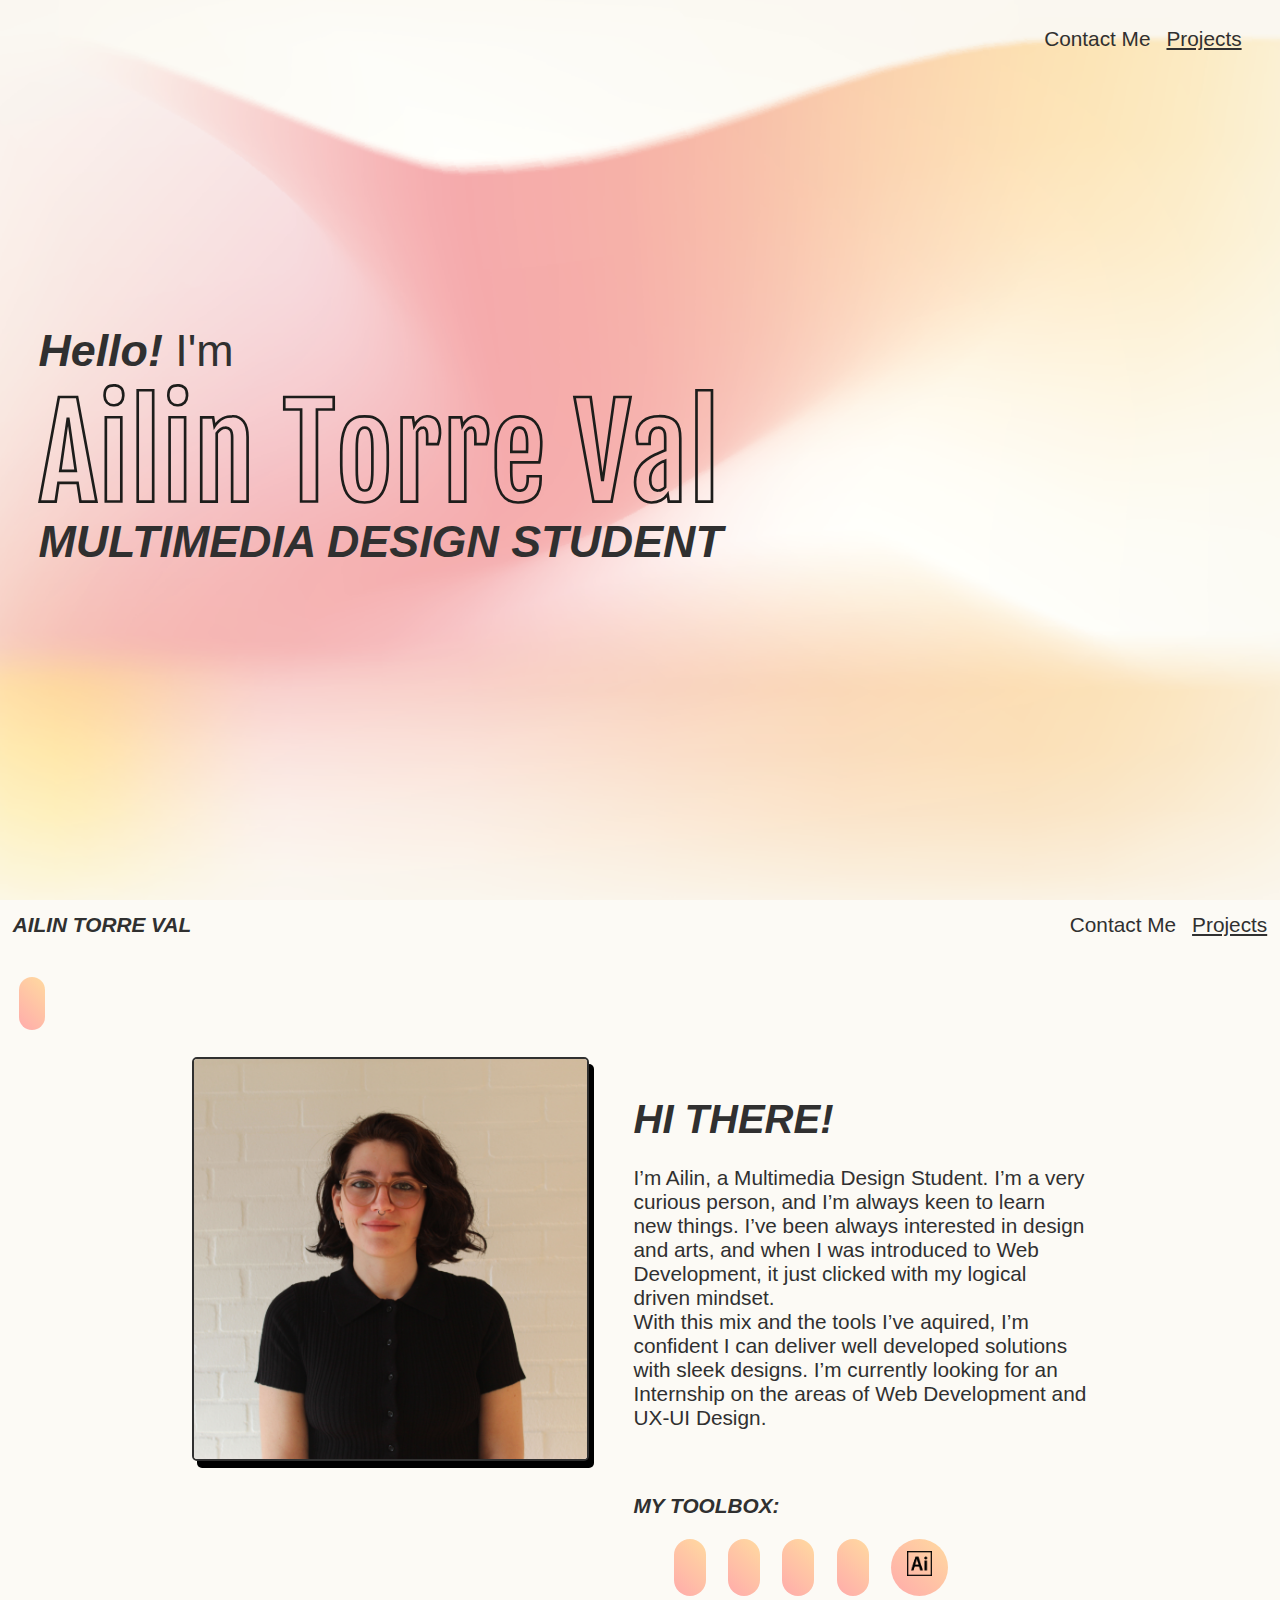
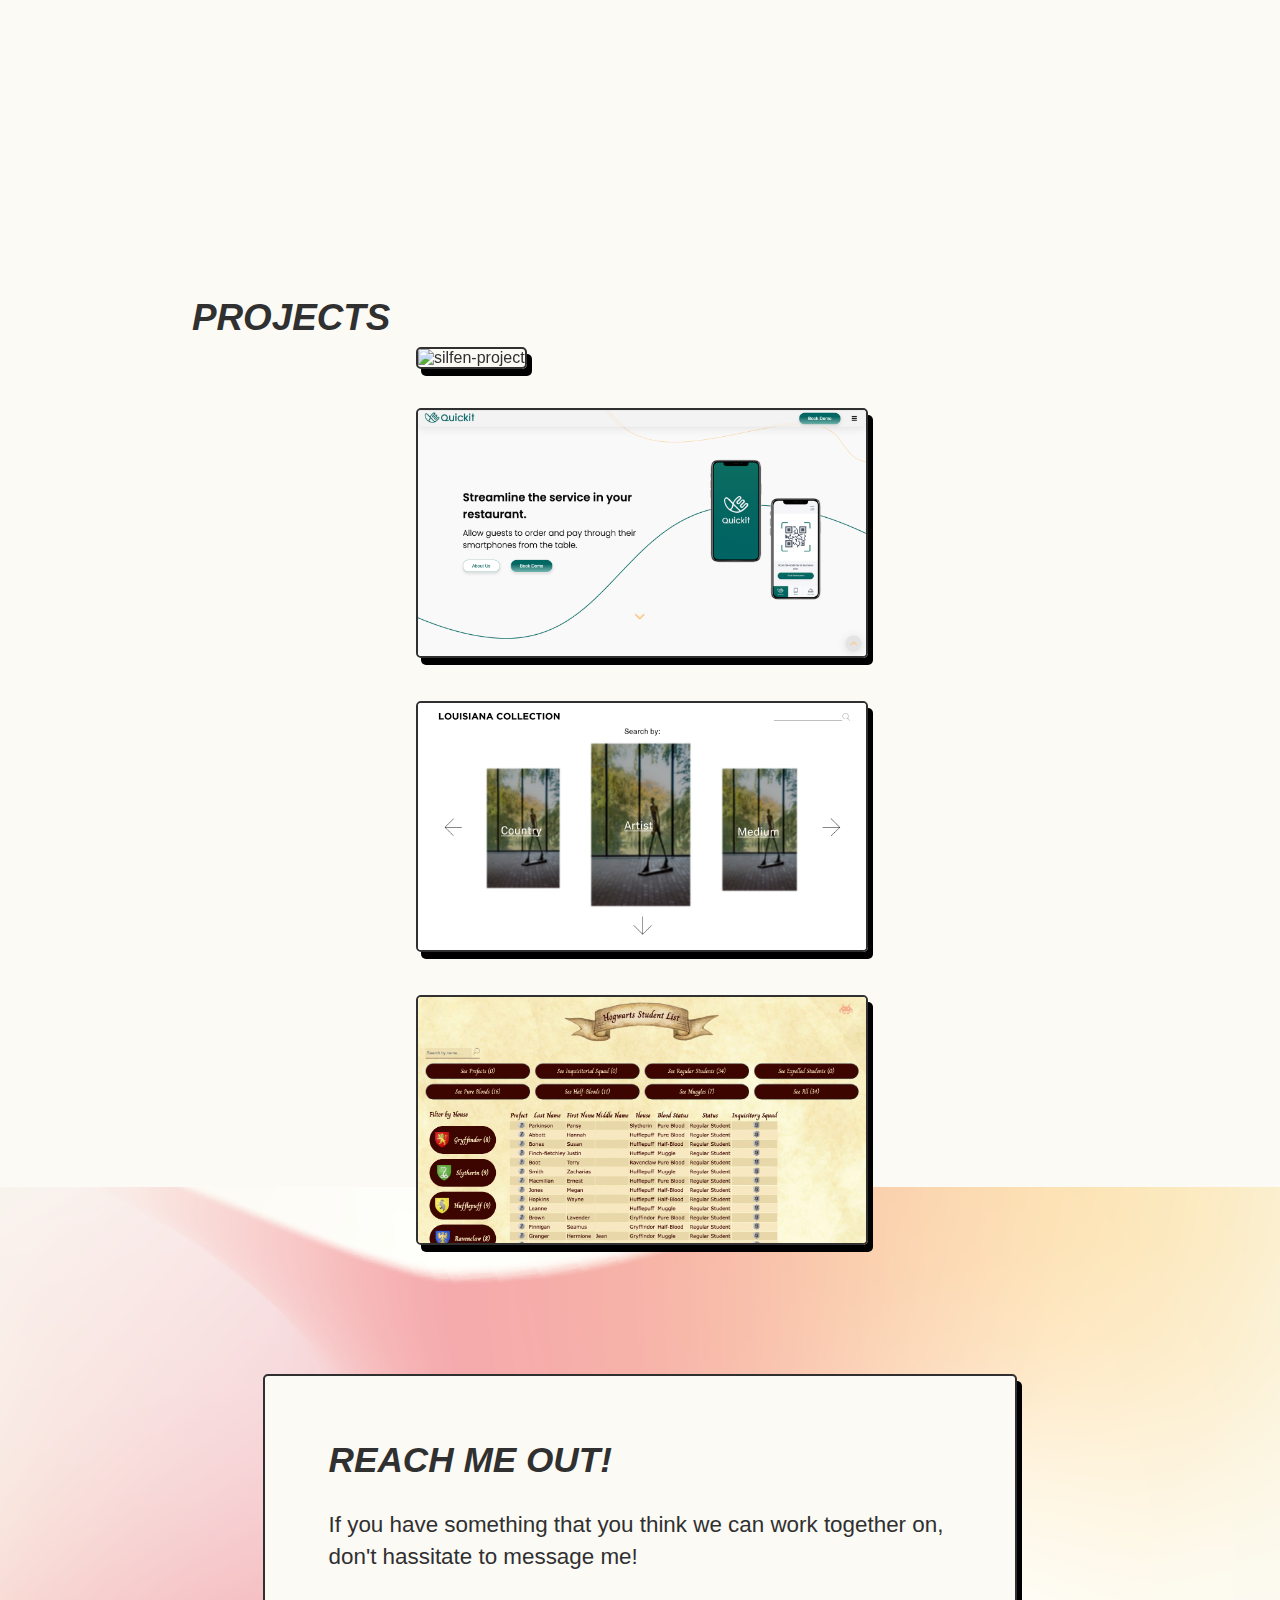
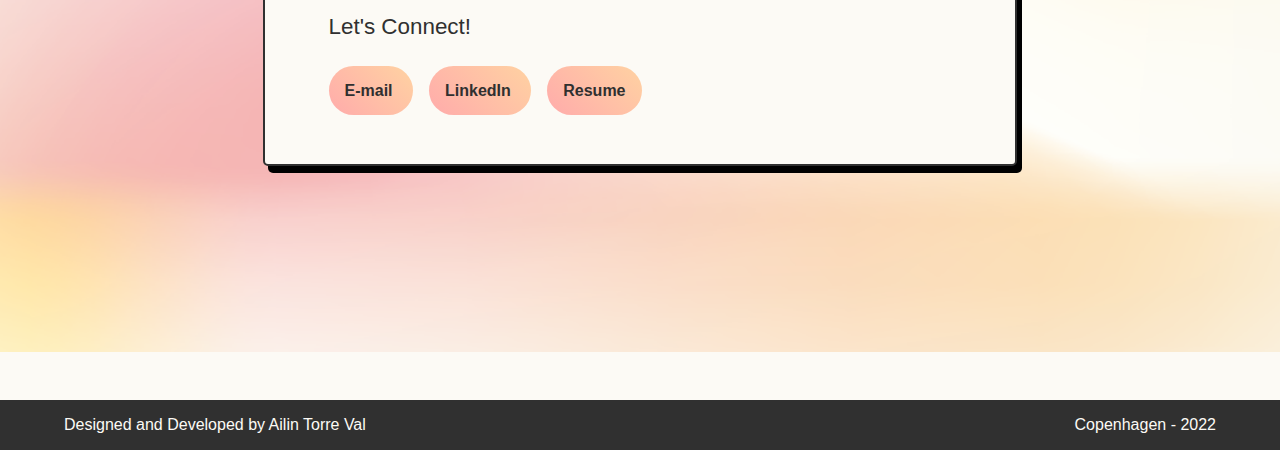
==== index.html @ d9b06aa4 "first commit" ====
<!DOCTYPE html>
<html lang="en">

<head>
    <meta charset="UTF-8" />
    <link rel="icon" type="image/svg+xml" href="./assets/star.svg" />
    <meta name="viewport" content="width=device-width, initial-scale=1.0" />
    <script src="https://kit.fontawesome.com/7729b06534.js" crossorigin="anonymous"></script>
    <link rel="stylesheet" href="style.css">
    <title>Ailin Torre Val's Portfolio</title>
</head>

<body class="body">
    <header>
        <ul class="header-nav">
            <li> <a href="#contact">Contact Me</a></li>
            <li class="nav-proyects">
                <a href="#projects">Projects</a>
            </li>
        </ul>
        <div class="header-txt">
            <h3><span>Hello!</span> I'm</h3>
            <svg class="header-title" xmlns="http://www.w3.org/2000/svg" width="178.68mm" height="31.7mm"
                viewBox="0 0 506.49 89.85">
                <defs>
                    <style>
                        .cls-1 {
                            fill: none;
                            stroke: #1d1d1b;
                            stroke-width: 2px;
                            animation: textAnimate 1.2s forwards;
                        }
                    </style>
                </defs>
                <g id="Layer_2" data-name="Layer 2">
                    <g id="Layer_1-2" data-name="Layer 1">
                        <path class="cls-1"
                            d="M16.33,9.77H30l14.5,78.39h-12l-2.16-14H16l-2.07,14H1.87ZM29,65.17,23.44,26.11h-.5L17.39,65.17Z"
                            transform="translate(-0.67)" />
                        <path class="cls-1"
                            d="M57.55,15.92A6.71,6.71,0,0,1,52.48,14a7.84,7.84,0,0,1-1.86-5.65,10.77,10.77,0,0,1,.48-3.46,5.51,5.51,0,0,1,1.38-2.25,5.28,5.28,0,0,1,2.18-1.24A10,10,0,0,1,57.59,1a7.24,7.24,0,0,1,5.24,1.74c1.19,1.17,1.79,3,1.79,5.6a8,8,0,0,1-1.82,5.58A6.74,6.74,0,0,1,57.55,15.92Zm-6,9H63.15v63.2H51.53Z"
                            transform="translate(-0.67)" />
                        <path class="cls-1" d="M75.45,4.67H87.06V88.16H75.45Z" transform="translate(-0.67)" />
                        <path class="cls-1"
                            d="M105.37,15.92A6.74,6.74,0,0,1,100.3,14a7.84,7.84,0,0,1-1.86-5.65,10.77,10.77,0,0,1,.48-3.46,5.62,5.62,0,0,1,1.38-2.25,5.34,5.34,0,0,1,2.18-1.24A10.16,10.16,0,0,1,105.42,1a7.21,7.21,0,0,1,5.23,1.74c1.19,1.17,1.79,3,1.79,5.6a8,8,0,0,1-1.81,5.58A6.75,6.75,0,0,1,105.37,15.92Zm-6,9H111v63.2H99.36Z"
                            transform="translate(-0.67)" />
                        <path class="cls-1"
                            d="M123.09,25H132l1.06,6.75v0a17.26,17.26,0,0,1,3-3.6,15.15,15.15,0,0,1,3.28-2.32,13.81,13.81,0,0,1,3.46-1.24,17.59,17.59,0,0,1,3.51-.37,10.19,10.19,0,0,1,8.56,3.88q3,3.88,3,11.64V88.16H146.27v-48c0-2.78-.43-4.72-1.29-5.8a4.48,4.48,0,0,0-3.76-1.63,6.26,6.26,0,0,0-3.47,1.14A11.17,11.17,0,0,0,134.7,37V88.16H123.09Z"
                            transform="translate(-0.67)" />
                        <path class="cls-1" d="M198,19.13H185.37V9.77h37.09v9.36H209.88v69H198Z"
                            transform="translate(-0.67)" />
                        <path class="cls-1"
                            d="M245.68,88.85a27.47,27.47,0,0,1-4.1-.32,13.23,13.23,0,0,1-4-1.33,13.39,13.39,0,0,1-3.67-2.89,17.1,17.1,0,0,1-3-5,34,34,0,0,1-2-7.57A67.75,67.75,0,0,1,228.11,61V51.12a63.46,63.46,0,0,1,.75-10.53,32.58,32.58,0,0,1,2.07-7.37,15.63,15.63,0,0,1,3-4.75,13.26,13.26,0,0,1,3.7-2.71,13.9,13.9,0,0,1,4-1.24,28.08,28.08,0,0,1,4-.3,29.46,29.46,0,0,1,3.9.28,13.55,13.55,0,0,1,4,1.17,12.55,12.55,0,0,1,3.65,2.66,15.8,15.8,0,0,1,3,4.75,32,32,0,0,1,2.06,7.42,63.43,63.43,0,0,1,.76,10.62V61a62.35,62.35,0,0,1-.78,10.6,33.64,33.64,0,0,1-2.11,7.53,17.67,17.67,0,0,1-3.08,5,14.39,14.39,0,0,1-3.67,3,12.65,12.65,0,0,1-3.92,1.4A23.58,23.58,0,0,1,245.68,88.85Zm.1-8.95a4.33,4.33,0,0,0,2.64-.8,5.62,5.62,0,0,0,1.74-2.64,20.88,20.88,0,0,0,1-4.85c.2-2,.3-4.49.3-7.45V48.6c0-3-.1-5.47-.3-7.48a21.28,21.28,0,0,0-1-4.89,5.74,5.74,0,0,0-1.74-2.69,4.22,4.22,0,0,0-2.64-.82,4.56,4.56,0,0,0-2.78.82,5.94,5.94,0,0,0-1.86,2.69,19.31,19.31,0,0,0-1.06,4.89,73.86,73.86,0,0,0-.32,7.48V64.16a73.22,73.22,0,0,0,.32,7.45,19,19,0,0,0,1.06,4.85A5.82,5.82,0,0,0,243,79.1,4.68,4.68,0,0,0,245.78,79.9Z"
                            transform="translate(-0.67)" />
                        <path class="cls-1"
                            d="M273.36,25h8.49l1,6.42A15.59,15.59,0,0,1,287.29,26a8.75,8.75,0,0,1,5.12-1.79c3.33,0,5.8,1,7.39,3.08s2.39,5.13,2.39,9.23a16.87,16.87,0,0,1-.12,1.85c-.08.72-.18,1.47-.32,2.25s-.31,1.56-.51,2.34-.4,1.5-.62,2.14h-8.07V39.23a16,16,0,0,0-.26-3.16,7.08,7.08,0,0,0-.66-2,2.26,2.26,0,0,0-2.16-1.35,4.08,4.08,0,0,0-2.55.89,6.86,6.86,0,0,0-1.95,2.5V88.16H273.36Z"
                            transform="translate(-0.67)" />
                        <path class="cls-1"
                            d="M309.53,25H318l1,6.42A15.59,15.59,0,0,1,323.46,26a8.73,8.73,0,0,1,5.12-1.79c3.33,0,5.8,1,7.39,3.08s2.38,5.13,2.38,9.23c0,.52,0,1.14-.11,1.85s-.19,1.47-.32,2.25-.31,1.56-.51,2.34-.4,1.5-.62,2.14h-8.08V39.23a16.14,16.14,0,0,0-.25-3.16,7.42,7.42,0,0,0-.66-2,2.29,2.29,0,0,0-2.16-1.35,4.08,4.08,0,0,0-2.55.89,6.86,6.86,0,0,0-1.95,2.5V88.16H309.53Z"
                            transform="translate(-0.67)" />
                        <path class="cls-1"
                            d="M360.94,88.85a16.43,16.43,0,0,1-7.23-1.52,13.18,13.18,0,0,1-5.3-4.72,23.76,23.76,0,0,1-3.26-8.24A56.89,56.89,0,0,1,344,62.27V50.34a50.87,50.87,0,0,1,.9-10.3,30.52,30.52,0,0,1,2.34-7.21,15,15,0,0,1,3.35-4.61,15.3,15.3,0,0,1,3.93-2.6,14.51,14.51,0,0,1,4-1.14,29.33,29.33,0,0,1,3.7-.26,19.23,19.23,0,0,1,6,1,12.12,12.12,0,0,1,5.09,3.21,16,16,0,0,1,3.51,6.08,29.38,29.38,0,0,1,1.31,9.5c0,1.29,0,2.59-.11,3.9s-.18,2.61-.3,3.88-.28,2.5-.48,3.7-.41,2.29-.62,3.3h-21v6.43a64.09,64.09,0,0,0,.32,7,16.27,16.27,0,0,0,1.08,4.54,5.13,5.13,0,0,0,2.07,2.48,6.4,6.4,0,0,0,3.28.76,5.24,5.24,0,0,0,2.07-.44A4.36,4.36,0,0,0,366.28,78a8,8,0,0,0,1.22-2.69,16.18,16.18,0,0,0,.46-4.15v-2h9.68v2.43q0,9-4.29,13.1T360.94,88.85Zm6.42-37.91c0-.34.06-.79.09-1.36s.06-1.15.07-1.76,0-1.22,0-1.82V44.47c0-4.17-.49-7.16-1.46-9a4.69,4.69,0,0,0-4.36-2.75,4.94,4.94,0,0,0-2.67.71,5.12,5.12,0,0,0-1.88,2.38,16.69,16.69,0,0,0-1.1,4.43,54,54,0,0,0-.37,6.84v3.86Z"
                            transform="translate(-0.67)" />
                        <path class="cls-1" d="M403,9.77h12.17l8.63,62.1h.5L433,9.77h12.11L430.84,88.16H417.25Z"
                            transform="translate(-0.67)" />
                        <path class="cls-1"
                            d="M460.67,88.85a11.23,11.23,0,0,1-5.21-1.17,11.35,11.35,0,0,1-3.83-3.19,14.17,14.17,0,0,1-2.36-4.8,21.44,21.44,0,0,1-.81-6,22.93,22.93,0,0,1,1-6.93,17.86,17.86,0,0,1,2.82-5.47,22.11,22.11,0,0,1,4.61-4.42,43.7,43.7,0,0,1,6.38-3.79c1.17-.58,2.47-1.17,3.93-1.77s2.74-1.11,3.88-1.54V41.39c0-1.22-.05-2.36-.14-3.42a8.47,8.47,0,0,0-.67-2.75,4.17,4.17,0,0,0-1.58-1.84,5.42,5.42,0,0,0-2.89-.66,6.65,6.65,0,0,0-2.41.45,5.06,5.06,0,0,0-2.07,1.57,8.26,8.26,0,0,0-1.42,2.93,16.81,16.81,0,0,0-.53,4.55V45h-8.86c-.27-1.19-.48-2.29-.62-3.28a22.88,22.88,0,0,1-.2-3,15.07,15.07,0,0,1,1.21-6.24,12.67,12.67,0,0,1,3.4-4.55,14.69,14.69,0,0,1,5.21-2.77,22.26,22.26,0,0,1,6.65-1,25.25,25.25,0,0,1,7.85,1,11.31,11.31,0,0,1,5,3.1,11.62,11.62,0,0,1,2.62,5.18,31.48,31.48,0,0,1,.76,7.3V88.16h-8.63l-.83-5.41a14.24,14.24,0,0,1-5,4.4A14.92,14.92,0,0,1,460.67,88.85Zm5.14-8.95a5.9,5.9,0,0,0,2.87-.76,8.29,8.29,0,0,0,2.37-1.86V57.5c-.62.25-1.3.54-2.07.87a20.53,20.53,0,0,0-2.48,1.33,16.47,16.47,0,0,0-2.43,1.89,12.34,12.34,0,0,0-2.14,2.61,14.4,14.4,0,0,0-1.51,3.42,14.82,14.82,0,0,0-.57,4.25,10.62,10.62,0,0,0,1.42,5.83A5,5,0,0,0,465.81,79.9Z"
                            transform="translate(-0.67)" />
                        <path class="cls-1" d="M494.55,4.67h11.61V88.16H494.55Z" transform="translate(-0.67)" />
                    </g>
                </g>
            </svg>
            <h2>MULTIMEDIA DESIGN STUDENT</h2>
        </div>
        <div class="down-arrow"><i class="fas fa-caret-down"></i></div>
    </header>
    <nav class="nav-bar">
        <a href="index.html" class="nav-title">AILIN TORRE VAL</a>
        <ul class="header-nav">
            <li>Contact Me</li>
            <li class="nav-proyects">Projects</li>
        </ul>
    </nav>
    <div class="some-bubble">
        <ul>
            <li class="contact-icon"><a href="mailto:ailu.torreval@gmail.com"><span><i
                            class="far fa-envelope"></i></span></a></li>
            <li class="lkdn"> <a href="https://www.linkedin.com/in/ailin-torre-val/"><span><i
                            class="fab fa-linkedin-in"></i></span></a> </li>
            <li class="git-hub"><a href="https://github.com/ailu-torreval"><span><i class="fab fa-github"></i></span>
                </a></li>
        </ul>
    </div>
    <section id="about-me">
        <div id="ab-me">
            <img class="hidden" id="selfie" src="./assets/selfie.png" alt="ailin-pic" height="500">
            <img id="selfie1" src="./assets/selfie1.JPG" alt="ailin-pic" height="400">
            <div id="ab-me-txt">
                <h3>HI THERE!</h3>
                <p>I’m Ailin, a Multimedia Design Student.
                    I’m a very curious person, and I’m always keen to learn new things.
                    I’ve been always interested in design and arts, and when I was introduced to Web Development, it
                    just clicked with my logical driven mindset.<br>
                    With this mix and the tools I’ve aquired, I’m confident I can deliver well developed solutions with
                    sleek designs.
                    I’m currently looking for an Internship on the areas of Web Development and UX-UI Design.</p>
                <p id="tool-box">My Toolbox:</p>
                <ul>
                    <li class="tool"><span><i class="fab fa-html5"></i></span></li>
                    <li class="tool"><span><i class="fab fa-css3"></i></span></li>
                    <li class="tool"><span><i class="fab fa-js"></i></span></li>
                    <li class="tool"><span><i class="fab fa-figma"></i></span></li>
                    <li class="tool"><img src="./assets/adobe-logo.png" alt="adobe illustrator logo" width="25"></li>
                </ul>
            </div>
        </div>
    </section>
    <section id="projects">
        <h2>PROJECTS</h2>
        <div id="projects-grid">
            <a href="./project1.html">
                <img src="./assets/silfen-screen.png" alt="silfen-project" id="proj1-img">
                <div id="project1">
                    <h3 id="proj1-txt">Silfen</h3>
                </div>
            </a>
            <a href="./project2.html">
                <img src="./assets/quickit-screen.png" alt="quickit-project" id="proj2-img">
                <div id="project2">
                    <h3 id="proj2-txt">Quickit</h3>
                </div>
            </a>
            <a href="./project3.html">
                <img src="./assets/louisiana-screen.png" alt="louisiana-project" id="proj3-img">
                <div id="project3">
                    <h3 id="proj3-txt"> Louisiana Collection</h3>
                </div>
            </a>
            <a href="./project4.html">
                <img src="./assets/hogwarts-screen.png" alt="hogwarts-project" id="proj4-img">
                <div id="project4">
                    <h3 id="proj4-txt">Hogwarts List</h3>
                </div>
            </a>
        </div>
    </section>
    <section id="contact">
        <div id="contact-box">
            <h2>REACH ME OUT!</h2>
            <p>If you have something that you think we can work together on, don't hassitate to message me!</p>
            <p>Let's Connect!</p>
            <a href="mailto:ailu.torreval@gmail.com">E-mail <span class="arrow-right"><i
                        class="fas fa-caret-right"></i></span></a>
            <a href="https://www.linkedin.com/in/ailin-torre-val/">LinkedIn <span class="arrow-right"><i
                        class="fas fa-caret-right"></i></span></a>
            <a href="">Resume <span class="arrow-right"><i class="fas fa-caret-right"></i></span></a>
        </div>
    </section>
    <footer>
        <p>Designed and Developed by Ailin Torre Val</p>
        <p>Copenhagen - 2022</p>
    </footer>
    <script src="https://cdnjs.cloudflare.com/ajax/libs/gsap/3.9.1/gsap.min.js"></script>
    <script type="module" src="./index-js.js"></script>
</body>

</html>
---- style.css ----
@import url("https://fonts.googleapis.com/css2?family=Charm&family=Fjalla+One&family=Manrope:wght@400;600&family=Poppins:wght@300;400&family=Roboto:wght@300&display=swap");
@font-face {
  src: url("../fonts/AkkuratPro-Regular.otf");
  font-family: "akk";
}
@font-face {
  src: url("../fonts/Gotham-Bold.otf");
  font-family: "gotham-bold";
}

:root {
  --light: #fcfaf5;
  --dark: #303030;
  --orange: #ffdaa0;
  --coral: #ffabab;
  --silfen-blue: #79afd4;
  --silfen-green: #add4b2;
  --silfen-purple: #b9b0cf;
  --quickit-green: #006763;
  --quickit-yellow: #fccc8a;
  --quickit-lightgrey: #e3e3e3;
  --hogwarts-red: #5f0a02;
  --hogwarts-light: #f7e9c2;
  --hogwarts-dark: #3e0500;
}

/* GLOBAL STYLING */

* {
  font-family: Arial, Helvetica, sans-serif;
  color: var(--dark);
}

@keyframes textAnimate {
  0% {
    stroke-dasharray: 0 50%;
  }

  100% {
    stroke-dasharray: 50% 0;
  }
}

body {
  margin: 0;
  background-color: var(--light);
}

.body {
  background-color: var(--light);
}

a {
  text-decoration: none;
  color: var(--dark);
}

section {
  height: 90vh;
}

footer {
  background-color: var(--dark);
}

footer p {
  color: var(--light);
}

.arrow-down,
.arrow-right {
  -webkit-text-fill-color: var(--light);
  -webkit-text-stroke: 1.5px var(--dark);
  text-shadow: 1px 1px var(--dark);
}

.hidden {
  display: none !important;
}

/* INDEX PAGE */

header {
  height: 94vh;
  background-image: url("./assets/bg1.png");
  background-repeat: no-repeat;
  background-size: 120%;
  background-position: center;
  padding-top: 3vh;
  padding-bottom: 3vh;
  padding-left: 3%;
  padding-right: 3%;
  display: flex;
  flex-direction: column;
  justify-content: space-between;
}

.header-nav {
  align-self: flex-end;
  list-style: none;
  display: flex;
  gap: 1rem;
  font-size: 1.3rem;
  margin: 0;
}

.nav-proyects {
  text-decoration: underline;
}

header h2 {
  font-family: Arial, Helvetica, sans-serif;
  font-size: 2.8rem;
  font-style: italic;
  margin: 0;
  margin-top: 0.5rem;
  font-weight: 800;
  letter-spacing: 0rem;
}

header h3 {
  font-size: 2.8rem;
  margin: 0;
  margin-bottom: 0.5rem;
  font-weight: 400;
}

header span {
  font-weight: 600;
  font-style: italic;
}

.down-arrow {
  margin-top: 1rem;
  align-self: center;
  justify-self: center;
  -webkit-text-fill-color: var(--light);
  -webkit-text-stroke: 3px var(--dark);
  text-shadow: 4px 4px var(--dark);
  font-size: 5rem;
  margin-bottom: 1rem;
}

.nav-bar {
  background-color: var(--light);
  display: flex;
  justify-content: space-between;
  padding: 1%;
  position: sticky;
  top: 0;
  z-index: 20;
}

.nav-title {
  font-size: 1.3rem;
  font-style: italic;
  font-weight: 600;
}

#selfie1 {
  border: 2px solid var(--dark);
  border-radius: 5px;
  background-color: var(--light);
  box-shadow: 5px 7px black;
}

.some-bubble {
  font-size: 1.7rem;
  position: sticky;
  left: 1.5vw;
  top: 57vh;
  width: min-content;
  padding-right: 0.5rem;
  padding-left: 0.5rem;
  border-radius: 50px;
  background: linear-gradient(45deg, var(--coral), var(--orange));
}

.some-bubble ul {
  list-style: none;
  padding-left: 0;
}
.some-bubble ul li:first-child {
  padding-top: 0.8rem;
}

.some-bubble li {
  margin-top: 0.5rem;
  margin-bottom: 0.5rem;
  padding: 0.3rem;
  border-radius: 50%;
}

.some-bubble li:hover {
  transform: scale(1.03, 1.03);
}

#ab-me {
  margin-left: 15%;
  margin-right: 15%;
  display: flex;
  gap: 5%;
}

#ab-me-txt {
  font-size: 1.3rem;
  align-self: center;
}

#ab-me-txt h3 {
  font-size: 2.5rem;
  font-style: italic;
  margin-bottom: 1.5rem;
}

#ab-me-txt ul {
  list-style: none;
  display: flex;
  gap: 1.4rem;
}

#tool-box {
  text-transform: uppercase;
  font-style: italic;
  font-weight: 600;
  margin-top: 4rem;
}

.tool {
  font-size: 1.7rem;
  background: linear-gradient(45deg, var(--coral), var(--orange));
  padding: 1rem;
  padding-top: 0.8rem;
  padding-bottom: 0.8rem;
  border-radius: 50px;
}

#projects {
  margin-left: 15%;
  margin-right: 15%;
}

#projects h2 {
  font-size: 2.3rem;
  margin-bottom: 0.5rem;
  font-style: italic;
  font-weight: 900;
}

#projects-grid {
  display: grid;
  grid-template-columns: repeat(auto-fit, minmax(460px, 1fr));
  gap: 5%;
}

#projects-grid a {
  width: 35vw;
  justify-self: center;
  position: relative;
}

#projects-grid img {
  width: 100%;
  border: 2px solid var(--dark);
  border-radius: 5px;
  box-shadow: 5px 7px black;
}

#project1,
#project2,
#project3,
#project4 {
  position: absolute;
  top: 0;
  height: 97%;
  width: 100%;
  opacity: 0;
  border: 2px solid var(--dark);
  border-radius: 5px;
  background-color: var(--light);
  margin-top: 0;
  font-size: 1.5rem;
  font-weight: 400;
  font-style: italic;
  text-decoration: underline;
  text-align: center;
  align-self: center;
  display: flex;
  justify-content: center;
  align-items: center;
}

#project1:hover,
#project2:hover,
#project3:hover,
#project4:hover {
  animation: fade-in 0.2s linear forwards;
}

@keyframes fade-in {
  to {
    opacity: 1;
  }
}

#contact {
  background-image: url("./assets/bg1.png");
  background-repeat: no-repeat;
  background-size: 125%;
  background-position: center;
  display: flex;
  justify-content: center;
  align-items: center;
  height: 85vh;
  margin-bottom: 3rem;
  margin-top: 5rem;
}

#contact-box {
  border: 2px solid var(--dark);
  border-radius: 5px;
  background-color: var(--light);
  box-shadow: 5px 7px black;
  width: 70ch;
  padding: 5%;
}

#contact-box h2 {
  font-style: italic;
  font-size: 2.2rem;
  margin-top: 0;
}

#contact-box p {
  padding-bottom: 1rem;
  font-size: 1.4rem;
  line-height: 2rem;
}

#contact-box a {
  border-radius: 50px;
  background: linear-gradient(45deg, var(--coral), var(--orange));
  background-size: 130%;
  padding: 1rem;
  margin-right: 1rem;
  font-weight: 600;
}

#contact-box a:hover {
  animation: gradient 0.2s linear forwards;
  background-position: right;
  text-decoration: underline;
}

footer {
  display: flex;
  justify-content: space-between;
  padding-left: 5%;
  padding-right: 5%;
}

/* PROJECTS PAGES */

.project-header {
  padding-top: 5rem;
}

/* PROJECT 1 SILFEN PAGE */

.silfen-header {
  background-image: url("./assets/silfen-bg1.png");
}

.proj-header {
  display: flex;
  justify-content: space-between;
}

.nav-title {
  font-size: 1.3rem;
  font-style: italic;
  font-weight: 600;
}

.project-header h4 {
  font-size: 2.2rem;
  font-style: italic;
  font-weight: 600;
  margin-top: 0.5rem;
}

.cta-btn {
  padding: 1rem;
  border: 2px solid var(--dark);
  border-radius: 5px;
  box-shadow: 2px 3px black;
  background-color: white;
  font-size: 1.3rem;
}

.cta-btn:hover,
.prev-btn:hover,
.next-btn:hover {
  box-shadow: 4px 6px black;
}

#silfen-bubble {
  background: linear-gradient(45deg, var(--silfen-purple), var(--silfen-blue));
}

/* #white-nav {
  background-color: white;
} */

.proj-info {
  margin-left: 15%;
  margin-right: 15%;
}

.info-container {
  display: flex;
  gap: 1.8rem;
  justify-content: center;
}

.info-txt {
  font-size: 1.3rem;
}

.info-txt p {
  margin-top: 0;
}

.info-txt ul {
  list-style: none;
  display: flex;
  gap: 1.4rem;
}

#silf-tool {
  background: linear-gradient(45deg, var(--silfen-purple), var(--silfen-blue));
}

.proj-info h2 {
  font-size: 2.2rem;
  font-style: italic;
  font-weight: 600;
  margin-bottom: 0.5rem;
  margin-top: 0;
}

.style-container {
  width: max-content;
  border: 2px solid var(--dark);
  border-radius: 5px;
  box-shadow: 2px 3px black;
  padding: 2.5rem;
  align-self: flex-start;
  background-color: white;
}

.colors {
  list-style: none;
  display: flex;
  padding-left: 0;
  margin-top: 0;
}

.colors li {
  height: 40px;
  width: 40px;
  border-radius: 50%;
}

#col1a {
  background-color: var(--silfen-blue);
}
#col1b {
  background-color: var(--silfen-green);
}
#col1c {
  background-color: var(--silfen-purple);
}
#col1d {
  background-color: black;
}

.fonts span {
  font-family: Arial, Helvetica, sans-serif;
  font-style: italic;
  font-weight: 400;
  font-size: 1rem;
}

#font1a {
  font-family: "Manrope", sans-serif;
  font-weight: 600;
  font-size: 3rem;
  margin-top: 0.5rem;
  margin-bottom: 0.5rem;
}

#font1b {
  font-family: "Roboto", sans-serif;
  font-weight: 600;
  font-size: 2rem;
  margin-top: 0.5rem;
  margin-bottom: 0.5rem;
}

.mockups1 {
  display: flex;
  justify-content: center;
}

.mock1 {
  margin-top: 1%;
}

.mockups2 {
  background-image: url("./assets/silfen-bg1.png");
  background-repeat: no-repeat;
  background-size: 125%;
  background-position: center;
  height: 85vh;
  display: flex;
  justify-content: space-around;
  align-items: center;
}

article {
  display: flex;
  justify-content: space-between;
  margin-top: 2rem;
  margin-bottom: 2rem;
  margin-left: 10%;
  margin-right: 10%;
}

.prev-btn,
.next-btn {
  padding: 1rem;
  border: 3px solid var(--dark);
  border-radius: 5px;
  box-shadow: 2px 3px var(--dark);
}

/* PROJECT 2 PAGE - QUICKIT */

.quickit-header {
  background-image: url("./assets/quickit-bg1.png");
}

#col2a {
  background-color: var(--quickit-lightgrey);
}
#col2b {
  background-color: var(--quickit-yellow);
}
#col2c {
  background-color: var(--quickit-green);
}
#col2d {
  background-color: black;
}

#font2a {
  font-family: "Poppins", sans-serif;
  font-weight: 600;
  font-size: 3rem;
  margin-top: 0.5rem;
  margin-bottom: 0.5rem;
}

#quickit-tools li {
  background: linear-gradient(
    45deg,
    var(--quickit-lightgrey),
    var(--quickit-yellow)
  );
}

#quickit-bubble {
  background: linear-gradient(
    45deg,
    var(--quickit-lightgrey),
    var(--quickit-yellow)
  );
}

#quickit-mocks {
  background-image: url("./assets/quickit-bg1.png");
}

/* PROJECT 2 - LOUISIANA PAGE */

#col3a {
  background-color: white;
  border: 1px solid black;
}
#col3b {
  background-color: black;
}

#font3a {
  font-family: "akk";
  font-weight: 600;
  font-size: 3rem;
  margin-top: 0.5rem;
  margin-bottom: 0.5rem;
}

#font3b {
  font-family: "gotham-bold";
  font-weight: 600;
  font-size: 2rem;
  margin-top: 0.5rem;
  margin-bottom: 0.5rem;
}

.mockups2-neutral {
  background-image: url("./assets/bg1.png");
  background-repeat: no-repeat;
  background-size: 125%;
  background-position: center;
  height: 85vh;
  display: flex;
  justify-content: space-around;
  align-items: center;
}

/* PROJECT 4 HOGWARTS */

#hogwarts-proj {
  height: 80vh;
}

#col4a {
  background-color: var(--hogwarts-light);
}
#col4b {
  background-color: var(--hogwarts-red);
}
#col4c {
  background-color: var(--hogwarts-dark);
}
#col4d {
  background-color: black;
}

#font4a {
  font-family: "Charm", cursive;
  font-weight: 600;
  font-size: 3rem;
  margin-top: 0.5rem;
  margin-bottom: 0.5rem;
}

#font4b {
  font-family: Verdana, Geneva, Tahoma, sans-serif;
  font-weight: 600;
  font-size: 2rem;
  margin-top: 0.5rem;
  margin-bottom: 0.5rem;
}

#hogwarts-mock {
  background-image: url("./assets/bg1.png");
  background-repeat: no-repeat;
  background-size: 125%;
  background-position: center;
  height: 85vh;
}
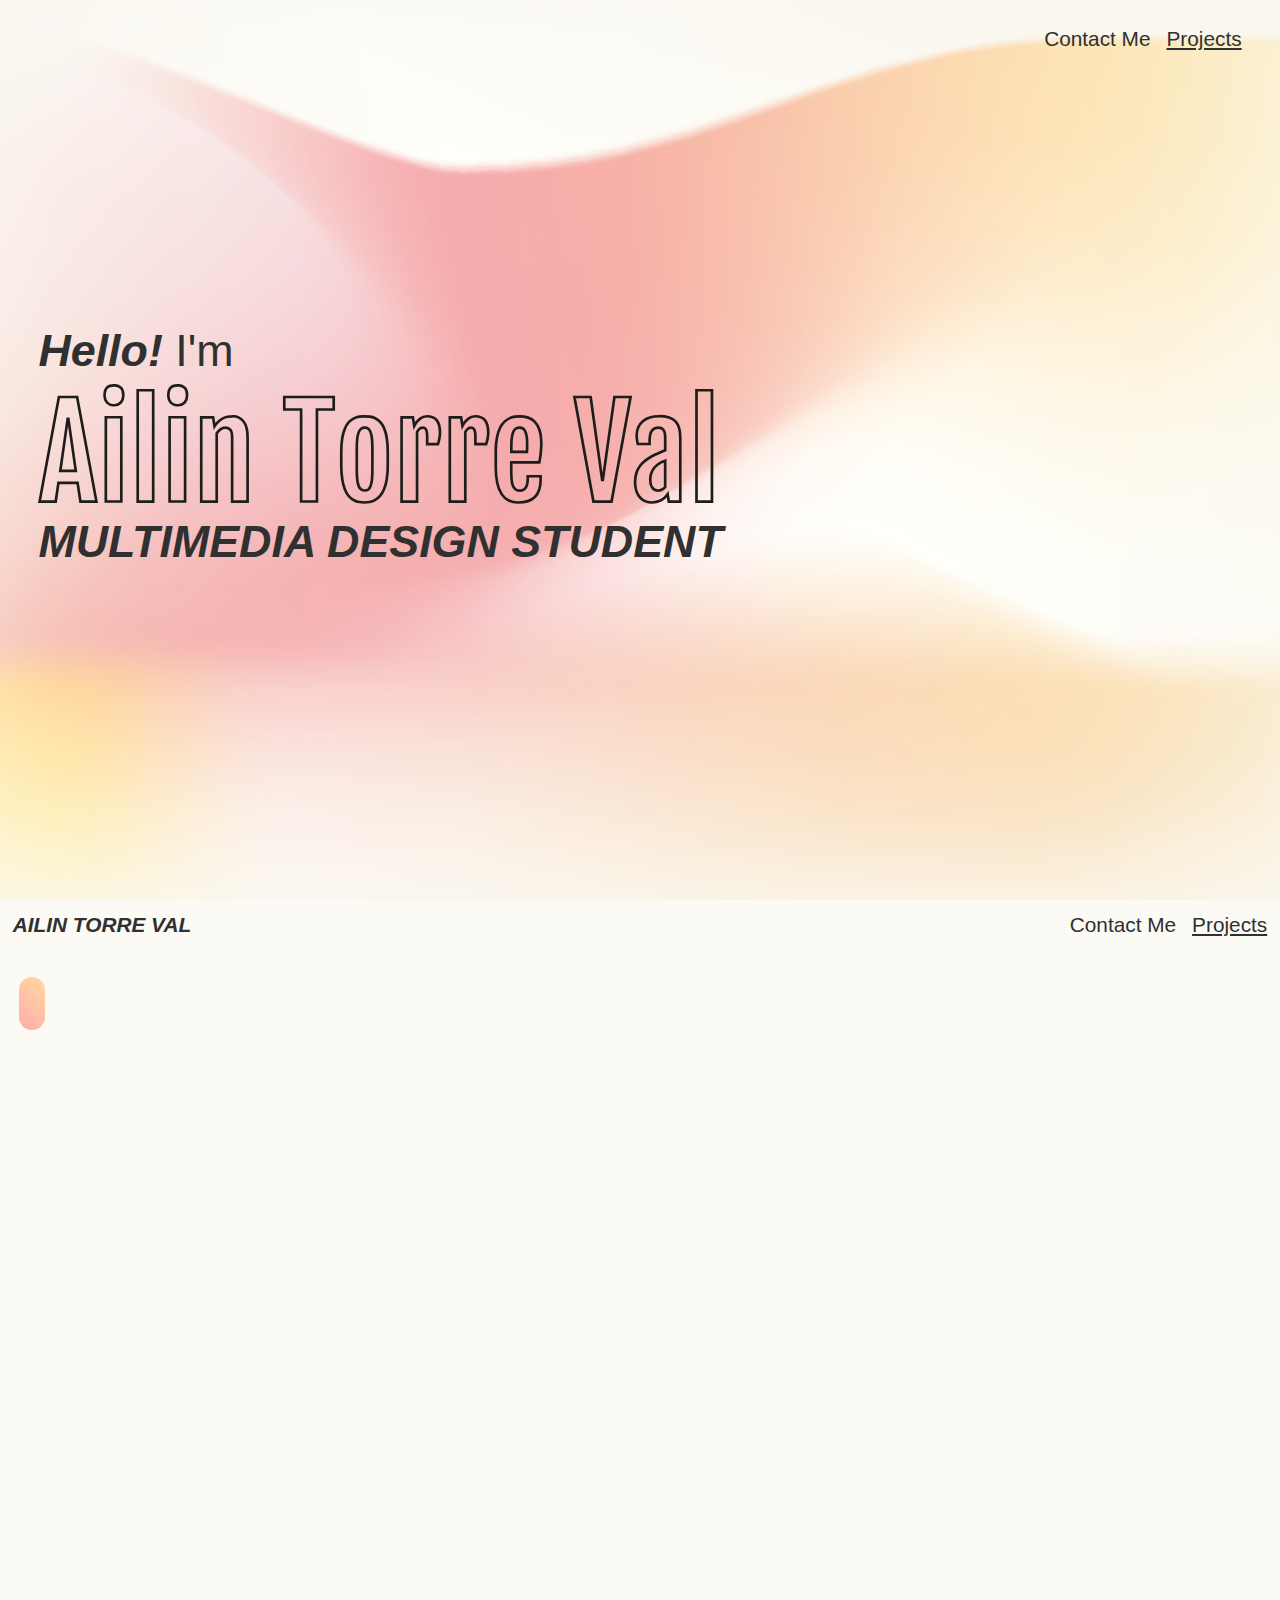
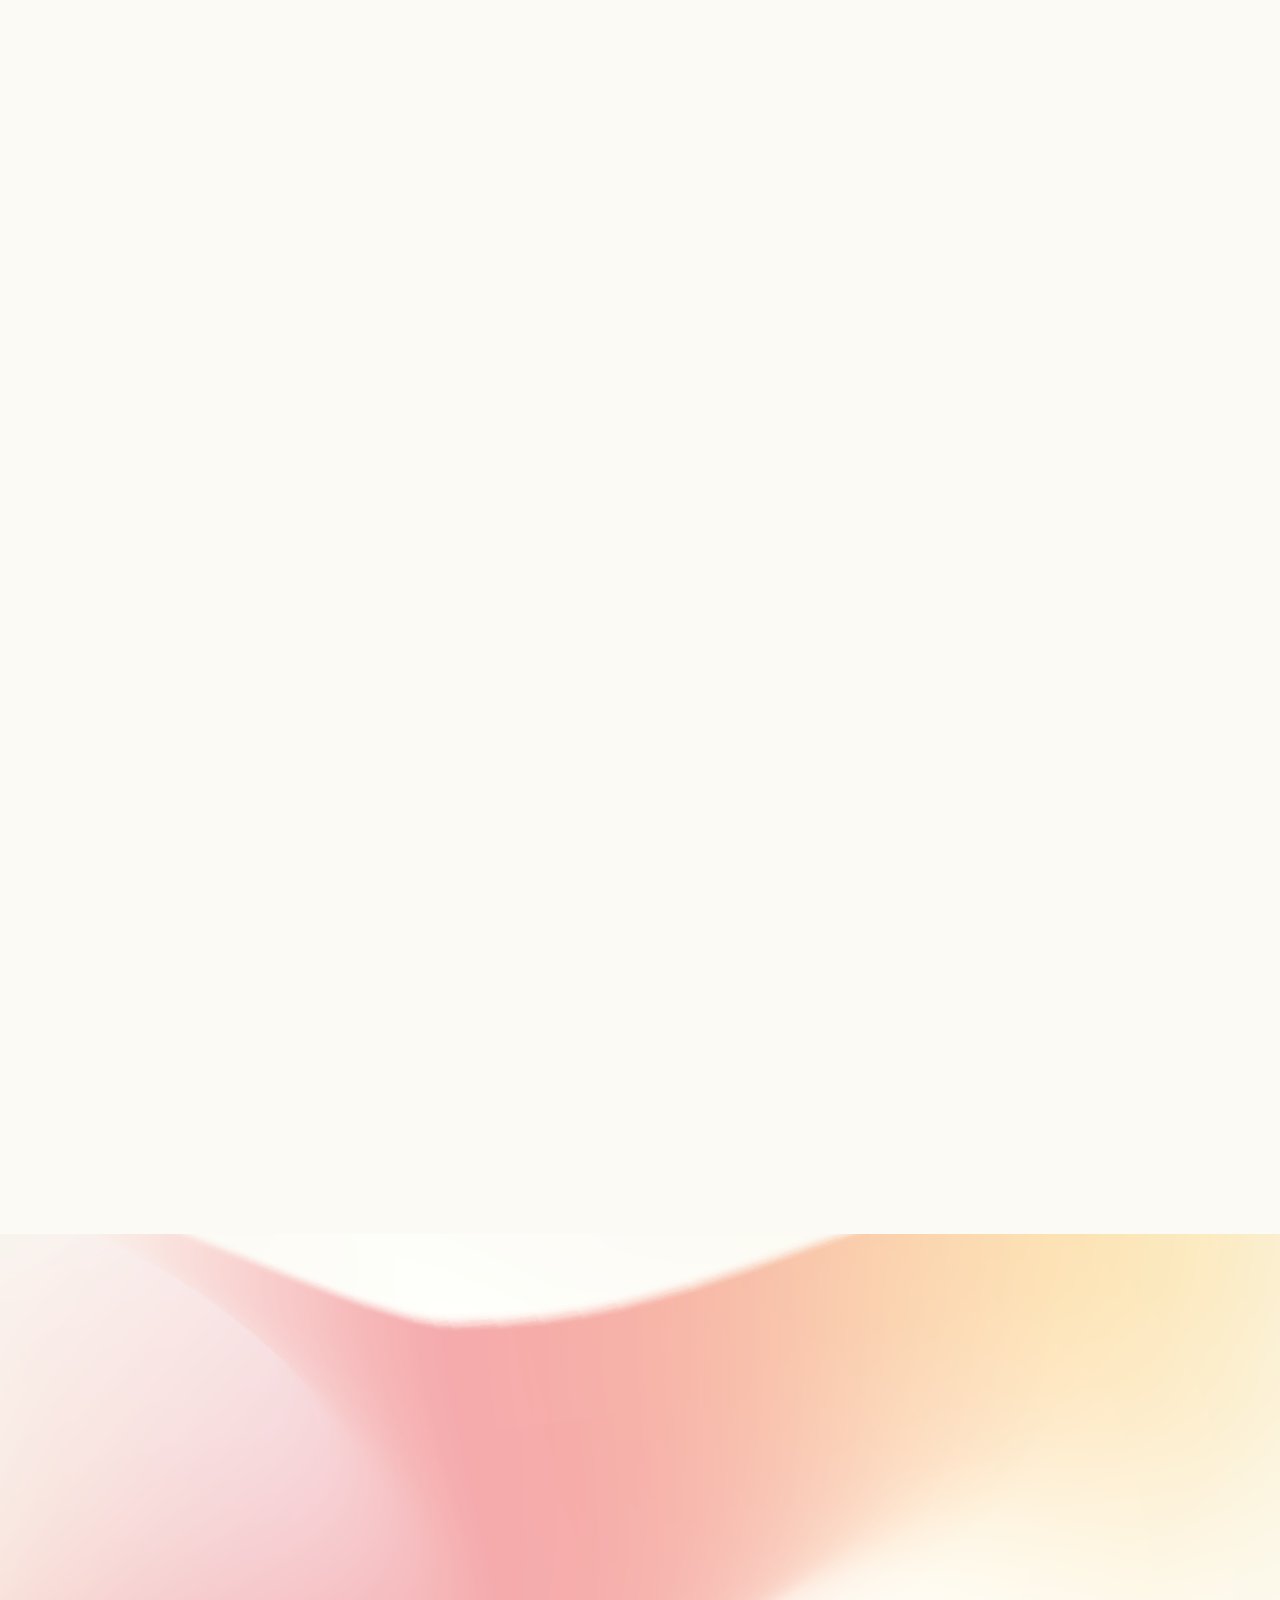
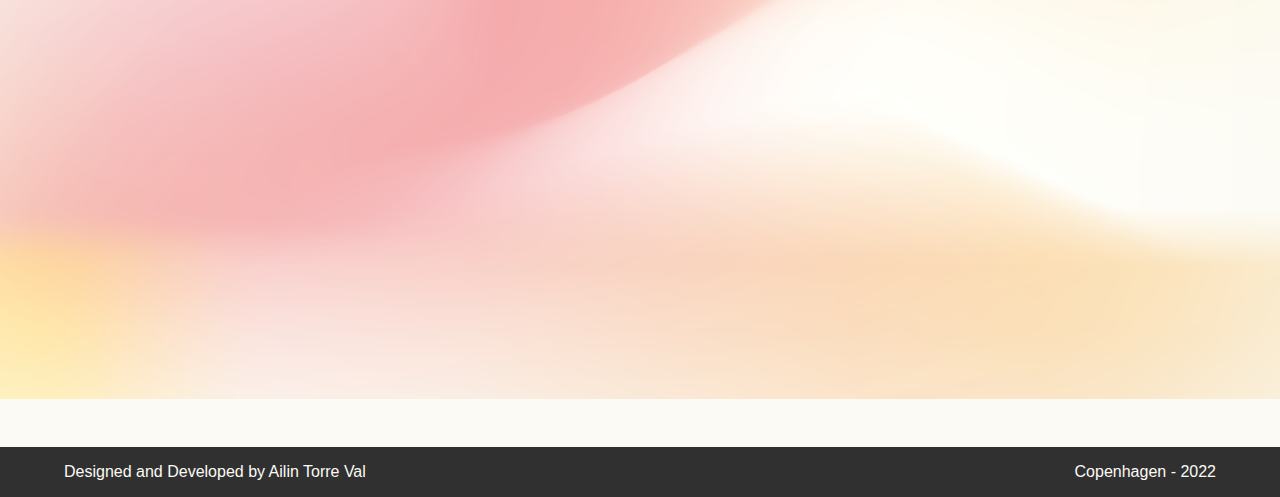
==== commit 3d6014e3: "scroll triggered animations added" ====
--- a/index.html
+++ b/index.html
@@ -77,8 +77,10 @@
     <nav class="nav-bar">
         <a href="index.html" class="nav-title">AILIN TORRE VAL</a>
         <ul class="header-nav">
-            <li>Contact Me</li>
-            <li class="nav-proyects">Projects</li>
+            <li> <a href="#contact">Contact Me</a></li>
+            <li class="nav-proyects">
+                <a href="#projects">Projects</a>
+            </li>
         </ul>
     </nav>
     <div class="some-bubble">
@@ -161,6 +163,7 @@
         <p>Copenhagen - 2022</p>
     </footer>
     <script src="https://cdnjs.cloudflare.com/ajax/libs/gsap/3.9.1/gsap.min.js"></script>
+    <script src="https://cdnjs.cloudflare.com/ajax/libs/gsap/3.9.1/ScrollTrigger.min.js"></script>
     <script type="module" src="./index-js.js"></script>
 </body>
 
--- a/style.css
+++ b/style.css
@@ -80,6 +80,12 @@
 
 /* INDEX PAGE */
 
+#ab-me,
+#projects,
+#contact-box {
+  transform: translateY(10px);
+}
+
 header {
   height: 94vh;
   background-image: url("./assets/bg1.png");
@@ -200,6 +206,7 @@
   margin-right: 15%;
   display: flex;
   gap: 5%;
+  opacity: 0;
 }
 
 #ab-me-txt {
@@ -238,6 +245,8 @@
 #projects {
   margin-left: 15%;
   margin-right: 15%;
+  opacity: 0;
+  padding-top: 6%;
 }
 
 #projects h2 {
@@ -299,7 +308,7 @@
 
 @keyframes fade-in {
   to {
-    opacity: 1;
+    opacity: 0.8;
   }
 }
 
@@ -323,6 +332,7 @@
   box-shadow: 5px 7px black;
   width: 70ch;
   padding: 5%;
+  opacity: 0;
 }
 
 #contact-box h2 {
@@ -363,6 +373,17 @@
 
 .project-header {
   padding-top: 5rem;
+}
+
+.proj-info,
+.mockups1,
+.phone1,
+.phone2,
+.phone3,
+.phone4,
+.phone5 {
+  opacity: 0;
+  transform: translateY(10px);
 }
 
 /* PROJECT 1 SILFEN PAGE */
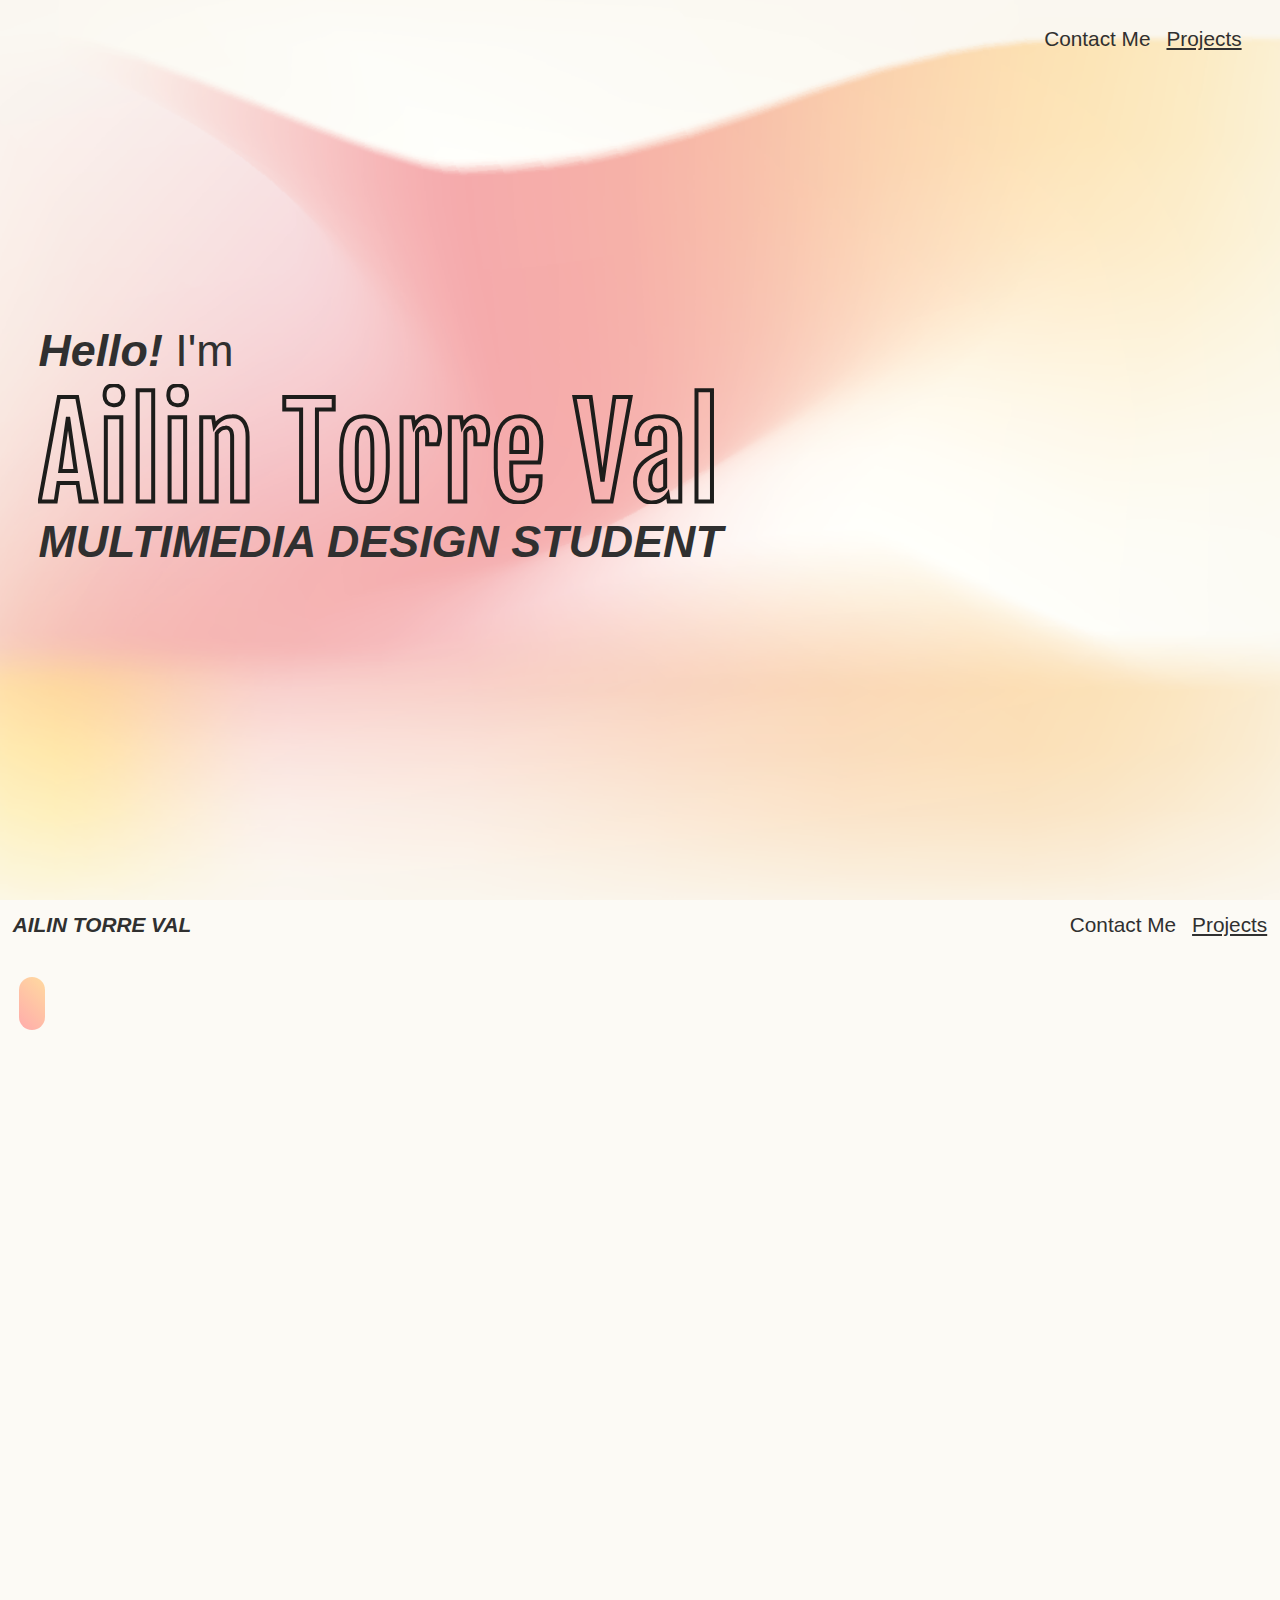
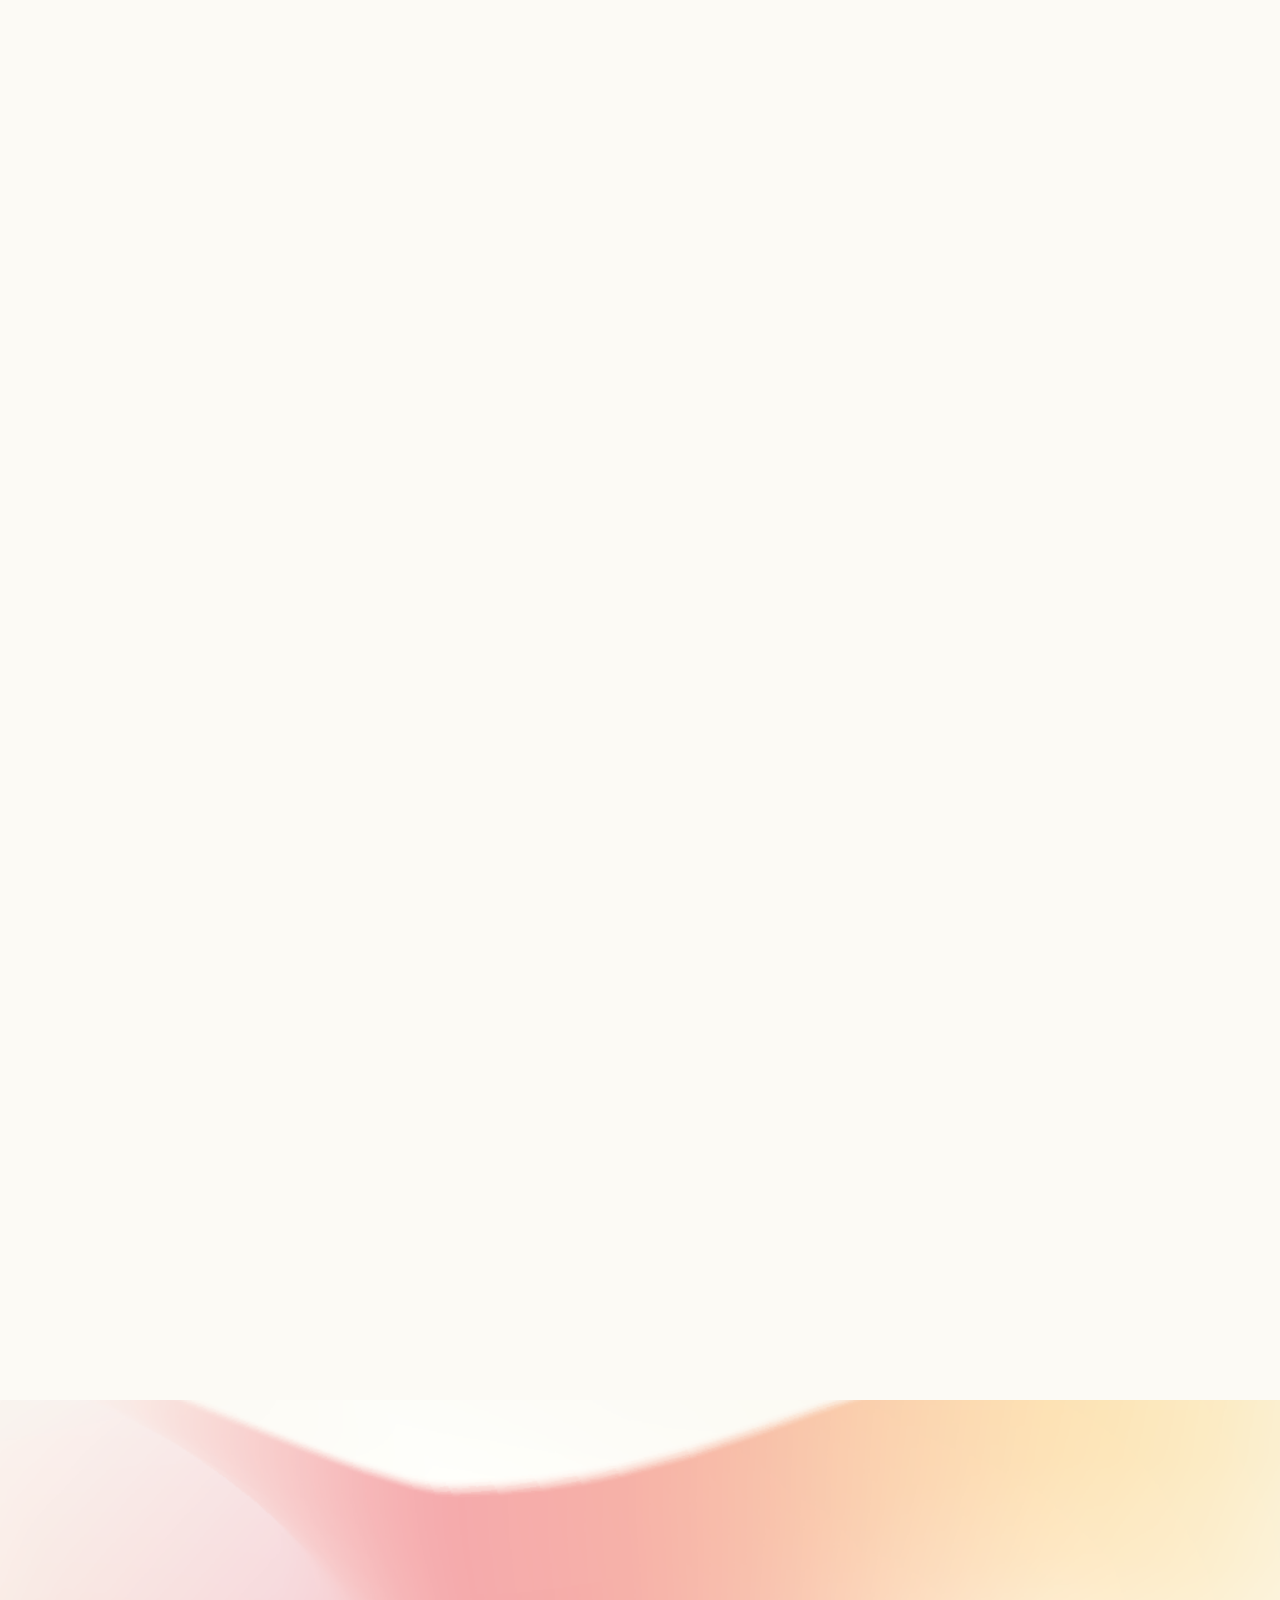
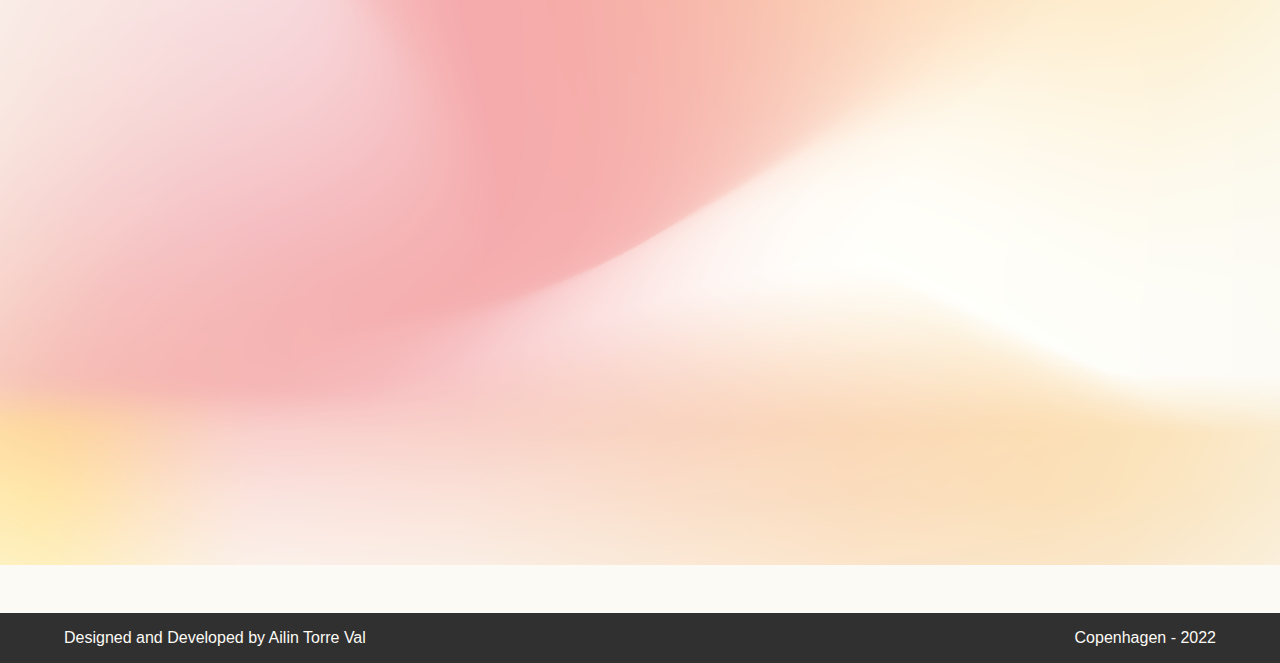
==== commit b2c01dbf: "i think is finished" ====
--- a/index.html
+++ b/index.html
@@ -13,14 +13,15 @@
 <body class="body">
     <header>
         <ul class="header-nav">
-            <li> <a href="#contact">Contact Me</a></li>
+            <li class="header-contact"> <a href="#contact">Contact Me</a></li>
             <li class="nav-proyects">
                 <a href="#projects">Projects</a>
             </li>
+            <li class="burger-btn"><i class="fas fa-bars"></i></li>
         </ul>
         <div class="header-txt">
             <h3><span>Hello!</span> I'm</h3>
-            <svg class="header-title" xmlns="http://www.w3.org/2000/svg" width="178.68mm" height="31.7mm"
+            <svg class="header-title big-title" xmlns="http://www.w3.org/2000/svg" width="178.68mm" height="31.7mm"
                 viewBox="0 0 506.49 89.85">
                 <defs>
                     <style>
@@ -70,17 +71,89 @@
                     </g>
                 </g>
             </svg>
+            <svg class="m-title" xmlns="http://www.w3.org/2000/svg" width="145.84mm" height="81.54mm"
+                viewBox="0 0 413.4 231.15">
+                <defs>
+                    <style>
+                        .cls-1 {
+                            fill: none;
+                            stroke: #1d1d1b;
+                            stroke-miterlimit: 10;
+                            stroke-width: 3px;
+                        }
+                    </style>
+                </defs>
+                <g id="Layer_2" data-name="Layer 2">
+                    <g id="Layer_1-2" data-name="Layer 1">
+                        <path class="cls-1"
+                            d="M21.07,12.69H38.53L57.05,112.77H41.7L38.94,94.84H20.66L18,112.77H2.61ZM37.18,83.41l-7-49.86h-.64L22.42,83.41Z"
+                            transform="translate(-0.81)" />
+                        <path class="cls-1"
+                            d="M73.69,20.54a8.58,8.58,0,0,1-6.48-2.46q-2.37-2.46-2.37-7.2a13.47,13.47,0,0,1,.62-4.43,7,7,0,0,1,1.75-2.87A6.85,6.85,0,0,1,70,2a13,13,0,0,1,3.75-.5c2.93,0,5.15.74,6.68,2.23s2.28,3.86,2.28,7.15A10.21,10.21,0,0,1,80.4,18C78.85,19.69,76.62,20.54,73.69,20.54ZM66,32.09H80.84v80.68H66Z"
+                            transform="translate(-0.81)" />
+                        <path class="cls-1" d="M96.54,6.19h14.82V112.77H96.54Z" transform="translate(-0.81)" />
+                        <path class="cls-1"
+                            d="M134.74,20.54a8.57,8.57,0,0,1-6.47-2.46c-1.58-1.64-2.38-4-2.38-7.2a13.74,13.74,0,0,1,.62-4.43,7,7,0,0,1,1.76-2.87A6.88,6.88,0,0,1,131.05,2a13,13,0,0,1,3.75-.5q4.39,0,6.68,2.23c1.52,1.48,2.29,3.86,2.29,7.15A10.21,10.21,0,0,1,141.45,18Q139.14,20.54,134.74,20.54Zm-7.67,11.55h14.82v80.68H127.07Z"
+                            transform="translate(-0.81)" />
+                        <path class="cls-1"
+                            d="M157.36,32.09h11.43l1.34,8.61v.06a22.5,22.5,0,0,1,3.78-4.6,19.47,19.47,0,0,1,4.19-3,17.42,17.42,0,0,1,4.43-1.58,22.07,22.07,0,0,1,4.48-.47q7.08,0,10.93,5T201.77,51v61.82H187V51.48q0-5.32-1.64-7.41A5.76,5.76,0,0,0,180.5,42a8,8,0,0,0-4.42,1.46,14.28,14.28,0,0,0-3.9,4v65.27H157.36Z"
+                            transform="translate(-0.81)" />
+                        <path class="cls-1" d="M19.31,140.64H3.2V128.69H50.54v11.95h-16v88.13H19.31Z"
+                            transform="translate(-0.81)" />
+                        <path class="cls-1"
+                            d="M80.19,229.65a34.76,34.76,0,0,1-5.24-.41,16.83,16.83,0,0,1-5.16-1.7,17.09,17.09,0,0,1-4.69-3.69,21.66,21.66,0,0,1-3.83-6.33,42.93,42.93,0,0,1-2.58-9.67,85.87,85.87,0,0,1-.94-13.71V181.48a79.65,79.65,0,0,1,1-13.44,41.06,41.06,0,0,1,2.63-9.41,20.06,20.06,0,0,1,3.9-6.06A17.12,17.12,0,0,1,70,149.11a17.44,17.44,0,0,1,5.12-1.58,36.69,36.69,0,0,1,5.16-.38,37.61,37.61,0,0,1,5,.35,17.44,17.44,0,0,1,5,1.49,16.18,16.18,0,0,1,4.66,3.4,20.4,20.4,0,0,1,3.86,6.07,40.44,40.44,0,0,1,2.64,9.46,81.18,81.18,0,0,1,1,13.56v12.66a79,79,0,0,1-1,13.54,43.13,43.13,0,0,1-2.69,9.61,22.76,22.76,0,0,1-3.93,6.35,18.39,18.39,0,0,1-4.69,3.78,16,16,0,0,1-5,1.79A29.12,29.12,0,0,1,80.19,229.65Zm.12-11.43a5.5,5.5,0,0,0,3.37-1,7,7,0,0,0,2.22-3.37,25.79,25.79,0,0,0,1.23-6.18c.26-2.56.39-5.73.39-9.53V178.26q0-5.69-.39-9.55a26.36,26.36,0,0,0-1.23-6.24A7.26,7.26,0,0,0,83.68,159a5.4,5.4,0,0,0-3.37-1,5.86,5.86,0,0,0-3.55,1,7.72,7.72,0,0,0-2.37,3.43A24.81,24.81,0,0,0,73,168.71a93.91,93.91,0,0,0-.41,9.55v19.86a93.07,93.07,0,0,0,.41,9.53,24.27,24.27,0,0,0,1.35,6.18,7.5,7.5,0,0,0,2.37,3.37A6,6,0,0,0,80.31,218.22Z"
+                            transform="translate(-0.81)" />
+                        <path class="cls-1"
+                            d="M115.52,148.09h10.84l1.29,8.2a19.75,19.75,0,0,1,5.66-6.86,11.12,11.12,0,0,1,6.53-2.28q6.39,0,9.43,3.92t3,11.78a22.09,22.09,0,0,1-.15,2.37c-.09.92-.23,1.88-.41,2.88s-.39,2-.64,3-.52,1.91-.79,2.73H140v-7.5a20.31,20.31,0,0,0-.33-4,8.72,8.72,0,0,0-.85-2.55,2.93,2.93,0,0,0-2.75-1.73,5.23,5.23,0,0,0-3.25,1.14,8.67,8.67,0,0,0-2.49,3.19v66.45H115.52Z"
+                            transform="translate(-0.81)" />
+                        <path class="cls-1"
+                            d="M161.7,148.09h10.84l1.28,8.2a19.75,19.75,0,0,1,5.66-6.86,11.14,11.14,0,0,1,6.53-2.28q6.39,0,9.44,3.92t3,11.78c0,.67-.05,1.46-.14,2.37s-.24,1.88-.41,2.88-.4,2-.65,3-.52,1.91-.79,2.73H186.19v-7.5a21.2,21.2,0,0,0-.32-4,9.36,9.36,0,0,0-.85-2.55,3.28,3.28,0,0,0-1.23-1.35,3.21,3.21,0,0,0-1.53-.38,5.26,5.26,0,0,0-3.25,1.14,8.67,8.67,0,0,0-2.49,3.19v66.45H161.7Z"
+                            transform="translate(-0.81)" />
+                        <path class="cls-1"
+                            d="M227.32,229.65a21,21,0,0,1-9.23-1.94,17,17,0,0,1-6.77-6,30.62,30.62,0,0,1-4.16-10.52,73.69,73.69,0,0,1-1.4-15.44V180.49a65.61,65.61,0,0,1,1.14-13.16,38.66,38.66,0,0,1,3-9.2,18.66,18.66,0,0,1,9.29-9.19,18.08,18.08,0,0,1,5.12-1.47,38.7,38.7,0,0,1,4.72-.32,24.72,24.72,0,0,1,7.68,1.2,15.8,15.8,0,0,1,6.5,4.1,20.55,20.55,0,0,1,4.48,7.76,37.92,37.92,0,0,1,1.67,12.13c0,1.64,0,3.31-.14,5s-.23,3.34-.39,5-.36,3.19-.61,4.71-.52,2.93-.79,4.22H220.64v8.2a81.31,81.31,0,0,0,.41,8.88,20.07,20.07,0,0,0,1.38,5.8,6.53,6.53,0,0,0,2.63,3.17,8.33,8.33,0,0,0,4.19,1,6.61,6.61,0,0,0,2.64-.55,5.64,5.64,0,0,0,2.26-1.85,10.23,10.23,0,0,0,1.55-3.43,20.35,20.35,0,0,0,.59-5.3v-2.52h12.36v3.11q0,11.48-5.48,16.72T227.32,229.65Zm8.2-48.4c0-.43.08-1,.12-1.73s.07-1.47.09-2.25,0-1.56,0-2.32v-2q0-8-1.88-11.49a6,6,0,0,0-5.56-3.51,6.26,6.26,0,0,0-3.4.91,6.43,6.43,0,0,0-2.4,3,21.15,21.15,0,0,0-1.41,5.66,68.14,68.14,0,0,0-.47,8.73v4.92Z"
+                            transform="translate(-0.81)" />
+                        <path class="cls-1"
+                            d="M281.05,128.69h15.53l11,79.28h.65l11.07-79.28h15.47L316.56,228.77H299.21Z"
+                            transform="translate(-0.81)" />
+                        <path class="cls-1"
+                            d="M354.64,229.65a14.29,14.29,0,0,1-6.65-1.5,14.46,14.46,0,0,1-4.89-4.07,18.26,18.26,0,0,1-3-6.12,27.76,27.76,0,0,1-1-7.71,29.09,29.09,0,0,1,1.23-8.84,22.78,22.78,0,0,1,3.6-7,28.13,28.13,0,0,1,5.89-5.65,55.68,55.68,0,0,1,8.15-4.83q2.22-1.12,5-2.26c1.85-.76,3.5-1.42,4.95-2V169.06c0-1.56-.06-3-.18-4.36a10.89,10.89,0,0,0-.85-3.52,5.29,5.29,0,0,0-2-2.34,6.86,6.86,0,0,0-3.69-.85,8.38,8.38,0,0,0-3.08.58,6.49,6.49,0,0,0-2.63,2,10.25,10.25,0,0,0-1.82,3.75,21.25,21.25,0,0,0-.67,5.8v3.51H341.64c-.35-1.52-.62-2.92-.79-4.19a26.8,26.8,0,0,1-.27-3.78,19.32,19.32,0,0,1,1.55-8,16.14,16.14,0,0,1,4.34-5.81,18.92,18.92,0,0,1,6.65-3.54,28.58,28.58,0,0,1,8.5-1.2,32.35,32.35,0,0,1,10,1.32,14.42,14.42,0,0,1,6.35,3.95,14.89,14.89,0,0,1,3.34,6.62,39.59,39.59,0,0,1,1,9.32v60.41h-11l-1.06-6.91a18.11,18.11,0,0,1-6.42,5.62A18.91,18.91,0,0,1,354.64,229.65Zm6.57-11.43a7.64,7.64,0,0,0,3.66-1,10.87,10.87,0,0,0,3-2.38V189.63c-.79.31-1.66.68-2.64,1.11a25.7,25.7,0,0,0-3.16,1.7,22.37,22.37,0,0,0-3.11,2.4,15.86,15.86,0,0,0-2.72,3.34,17.94,17.94,0,0,0-1.94,4.37,18.7,18.7,0,0,0-.73,5.42,13.44,13.44,0,0,0,1.82,7.44C356.62,217.29,358.55,218.22,361.21,218.22Z"
+                            transform="translate(-0.81)" />
+                        <path class="cls-1" d="M397.89,122.19h14.82V228.77H397.89Z" transform="translate(-0.81)" />
+                    </g>
+                </g>
+            </svg>
             <h2>MULTIMEDIA DESIGN STUDENT</h2>
         </div>
         <div class="down-arrow"><i class="fas fa-caret-down"></i></div>
     </header>
+    <div class="burger-menu hidden">
+        <ul class="links">
+            <li class="close-btn"> <span> <i class="fas fa-times"></i></span></li>
+
+            <li class="b-contact"> <a href="#contact">Contact Me</a></li>
+            <li class="b-proj">
+                <a href="#projects">Projects</a>
+            </li>
+        </ul>
+
+        <ul class="burger-some">
+            <li class="contact-icon"><a href="mailto:ailu.torreval@gmail.com"><span><i
+                            class="far fa-envelope"></i></span></a></li>
+            <li class="lkdn"> <a href="https://www.linkedin.com/in/ailin-torre-val/"><span><i
+                            class="fab fa-linkedin-in"></i></span></a> </li>
+            <li class="git-hub"><a href="https://github.com/ailu-torreval"><span><i class="fab fa-github"></i></span>
+                </a></li>
+        </ul>
+
+    </div>
     <nav class="nav-bar">
         <a href="index.html" class="nav-title">AILIN TORRE VAL</a>
         <ul class="header-nav">
-            <li> <a href="#contact">Contact Me</a></li>
+            <li class="header-contact"> <a href="#contact">Contact Me</a></li>
             <li class="nav-proyects">
                 <a href="#projects">Projects</a>
             </li>
+            <li class="burger-btn-nav"><i class="fas fa-bars"></i></li>
         </ul>
     </nav>
     <div class="some-bubble">
@@ -95,8 +168,9 @@
     </div>
     <section id="about-me">
         <div id="ab-me">
-            <img class="hidden" id="selfie" src="./assets/selfie.png" alt="ailin-pic" height="500">
-            <img id="selfie1" src="./assets/selfie1.JPG" alt="ailin-pic" height="400">
+            <div id="selfie-container">
+                <img id="selfie1" src="./assets/selfie1.JPG" alt="ailin-pic">
+            </div>
             <div id="ab-me-txt">
                 <h3>HI THERE!</h3>
                 <p>I’m Ailin, a Multimedia Design Student.
@@ -112,7 +186,9 @@
                     <li class="tool"><span><i class="fab fa-css3"></i></span></li>
                     <li class="tool"><span><i class="fab fa-js"></i></span></li>
                     <li class="tool"><span><i class="fab fa-figma"></i></span></li>
-                    <li class="tool"><img src="./assets/adobe-logo.png" alt="adobe illustrator logo" width="25"></li>
+                    <li class="tool"><img id="adobe-logo" src="./assets/adobe-logo.png" alt="adobe illustrator logo"
+                            height="25">
+                    </li>
                 </ul>
             </div>
         </div>
@@ -151,11 +227,13 @@
             <h2>REACH ME OUT!</h2>
             <p>If you have something that you think we can work together on, don't hassitate to message me!</p>
             <p>Let's Connect!</p>
-            <a href="mailto:ailu.torreval@gmail.com">E-mail <span class="arrow-right"><i
-                        class="fas fa-caret-right"></i></span></a>
-            <a href="https://www.linkedin.com/in/ailin-torre-val/">LinkedIn <span class="arrow-right"><i
-                        class="fas fa-caret-right"></i></span></a>
-            <a href="">Resume <span class="arrow-right"><i class="fas fa-caret-right"></i></span></a>
+            <div id="contact-container">
+                <a href="mailto:ailu.torreval@gmail.com">E-mail <span class="arrow-right"><i
+                            class="fas fa-caret-right"></i></span></a>
+                <a href="https://www.linkedin.com/in/ailin-torre-val/">LinkedIn <span class="arrow-right"><i
+                            class="fas fa-caret-right"></i></span></a>
+                <a href="">Resume <span class="arrow-right"><i class="fas fa-caret-right"></i></span></a>
+            </div>
         </div>
     </section>
     <footer>
--- a/style.css
+++ b/style.css
@@ -26,11 +26,20 @@
 
 /* GLOBAL STYLING */
 
+body {
+  position: relative;
+}
+
 * {
   font-family: Arial, Helvetica, sans-serif;
   color: var(--dark);
 }
 
+img:not(#adobe-logo),
+svg {
+  max-width: 100%;
+}
+
 @keyframes textAnimate {
   0% {
     stroke-dasharray: 0 50%;
@@ -57,6 +66,7 @@
 
 section {
   height: 90vh;
+  /* height: max-content; */
 }
 
 footer {
@@ -76,6 +86,11 @@
 
 .hidden {
   display: none !important;
+}
+
+.burger-btn-nav,
+.burger-btn {
+  display: none;
 }
 
 /* INDEX PAGE */
@@ -173,6 +188,7 @@
 .some-bubble {
   font-size: 1.7rem;
   position: sticky;
+  z-index: 19;
   left: 1.5vw;
   top: 57vh;
   width: min-content;
@@ -209,6 +225,11 @@
   opacity: 0;
 }
 
+#selfie-container {
+  width: 100%;
+  max-width: 90%;
+}
+
 #ab-me-txt {
   font-size: 1.3rem;
   align-self: center;
@@ -242,11 +263,17 @@
   border-radius: 50px;
 }
 
+/* #adobe-logo {
+  max-width: 100%;
+} */
+
 #projects {
   margin-left: 15%;
   margin-right: 15%;
   opacity: 0;
   padding-top: 6%;
+  margin-bottom: 15%;
+  height: max-content;
 }
 
 #projects h2 {
@@ -470,6 +497,10 @@
   margin-top: 0;
 }
 
+.style-h2 {
+  display: none;
+}
+
 .style-container {
   width: max-content;
   border: 2px solid var(--dark);
@@ -613,7 +644,11 @@
   background-image: url("./assets/quickit-bg1.png");
 }
 
-/* PROJECT 2 - LOUISIANA PAGE */
+/* PROJECT 3 - LOUISIANA PAGE */
+
+.m-title {
+  display: none;
+}
 
 #col3a {
   background-color: white;
@@ -692,3 +727,271 @@
   background-position: center;
   height: 85vh;
 }
+
+@media screen and (max-width: 900px) {
+  header {
+    height: 99vh;
+    background-size: 180%;
+  }
+
+  section {
+    height: max-content;
+  }
+
+  #ab-me {
+    flex-direction: column;
+    align-items: center;
+    gap: 2rem;
+  }
+
+  #tool-box {
+    margin-top: 3rem;
+  }
+
+  #projects h2 {
+    margin-bottom: 1rem;
+    margin-top: 18%;
+  }
+
+  #projects-grid {
+    display: flex;
+    flex-direction: column;
+  }
+
+  #projects-grid a {
+    width: auto;
+    margin-bottom: 5%;
+  }
+
+  #project1,
+  #project2,
+  #project3,
+  #project4 {
+    opacity: 0.7;
+  }
+
+  #contact {
+    margin-top: 28%;
+  }
+
+  #contact-box {
+    margin-left: 15%;
+    margin-right: 15%;
+  }
+
+  #contact-box p {
+    padding-bottom: 0;
+  }
+
+  #contact-container {
+    display: flex;
+    flex-wrap: wrap;
+    gap: 1rem;
+  }
+
+  /* PROJECT PAGES */
+
+  .info-container {
+    flex-direction: column-reverse;
+    gap: 3rem;
+  }
+
+  .proj-h2 {
+    display: none;
+  }
+
+  .style-h2 {
+    display: block;
+  }
+
+  .style-tile {
+    align-self: center;
+  }
+
+  .mockups1 {
+    flex-direction: column;
+    align-items: center;
+    margin-top: 25%;
+  }
+
+  .mockups2,
+  .mockups2-neutral {
+    margin-top: 15%;
+    background-size: 190%;
+    flex-wrap: wrap;
+    row-gap: 3rem;
+    height: max-content;
+    padding-top: 2rem;
+  }
+
+  #hogwarts-mock {
+    margin-top: 0;
+  }
+}
+
+@media screen and (max-width: 600px) {
+  body {
+    overflow-y: var(--scroll);
+  }
+  .burger-btn-nav,
+  .burger-btn {
+    display: block;
+    cursor: pointer;
+  }
+
+  .header-contact,
+  .nav-proyects {
+    display: none;
+  }
+
+  .burger-appear {
+    animation: appear 0.5s linear 1;
+  }
+
+  @keyframes appear {
+    from {
+      opacity: 0;
+    }
+    to {
+      opacity: 1;
+    }
+  }
+
+  .burger-menu {
+    position: fixed;
+    background-color: var(--dark);
+    color: var(--light);
+    width: 100vw;
+    height: 100vh;
+    top: 0;
+    bottom: 0;
+    z-index: 25;
+  }
+
+  .links {
+    list-style: none;
+    display: flex;
+    flex-direction: column;
+    gap: 4rem;
+    font-size: 2.8rem;
+    align-items: flex-end;
+    padding-left: 0;
+    padding-right: 2rem;
+    justify-content: center;
+  }
+
+  .burger-some {
+    list-style: none;
+    font-size: 2rem;
+    float: right;
+    display: flex;
+    gap: 2rem;
+    z-index: 19;
+    left: 1.5vw;
+    top: 57vh;
+    width: min-content;
+    padding-left: 0.5rem;
+    margin-right: 1rem;
+    padding-right: 0.5rem;
+    border-radius: 50px;
+    background: linear-gradient(45deg, var(--coral), var(--orange));
+  }
+
+  .burger-some ul {
+    list-style: none;
+    padding-left: 0;
+    padding-right: 0;
+  }
+  .burger-some ul li:first-child {
+    padding-top: 0.8rem;
+  }
+
+  .burger-some li {
+    margin-top: 0.5rem;
+    margin-bottom: 0.5rem;
+    padding: 0.3rem;
+    border-radius: 50%;
+  }
+
+  .burger-menu a,
+  .fa-times {
+    color: var(--light);
+  }
+
+  header {
+    /* CAMBIAR BG IMG POR UNA VERT */
+    background-image: url("./assets/bg2.png");
+    background-size: 120%;
+  }
+
+  header h3 {
+    margin-bottom: 0;
+    font-size: 2rem;
+  }
+
+  header h2 {
+    font-size: 1.8rem;
+    margin-top: 0;
+  }
+
+  section {
+    min-height: 89vh;
+    margin-bottom: 15%;
+  }
+
+  .some-bubble {
+    display: none;
+  }
+
+  #ab-me {
+    margin-top: 15%;
+    margin-left: 10%;
+    margin-right: 10%;
+  }
+
+  #contact {
+    background-image: url("./assets/bg2.png");
+  }
+
+  footer {
+    padding-right: 2%;
+    padding-left: 2%;
+  }
+
+  /*PROJECT PAGES */
+
+  .silfen-header {
+    background-image: url("./assets/silfen-bg2.png");
+  }
+
+  .proj-info {
+    margin-top: 30%;
+    margin-bottom: 40%;
+  }
+
+  .mockups1 {
+    gap: 5rem;
+  }
+
+  .mockups2 {
+    background-image: url("./assets/silfen-bg2.png");
+    margin-top: 25%;
+  }
+
+  .quickit-header,
+  #quickit-mocks {
+    background-image: url("./assets/quickit-bg2.png");
+  }
+
+  .big-title {
+    display: none;
+  }
+
+  .m-title {
+    display: block;
+  }
+  .mockups2-neutral,
+  #hogwarts-mock {
+    background-image: url("./assets/bg2.png");
+  }
+}
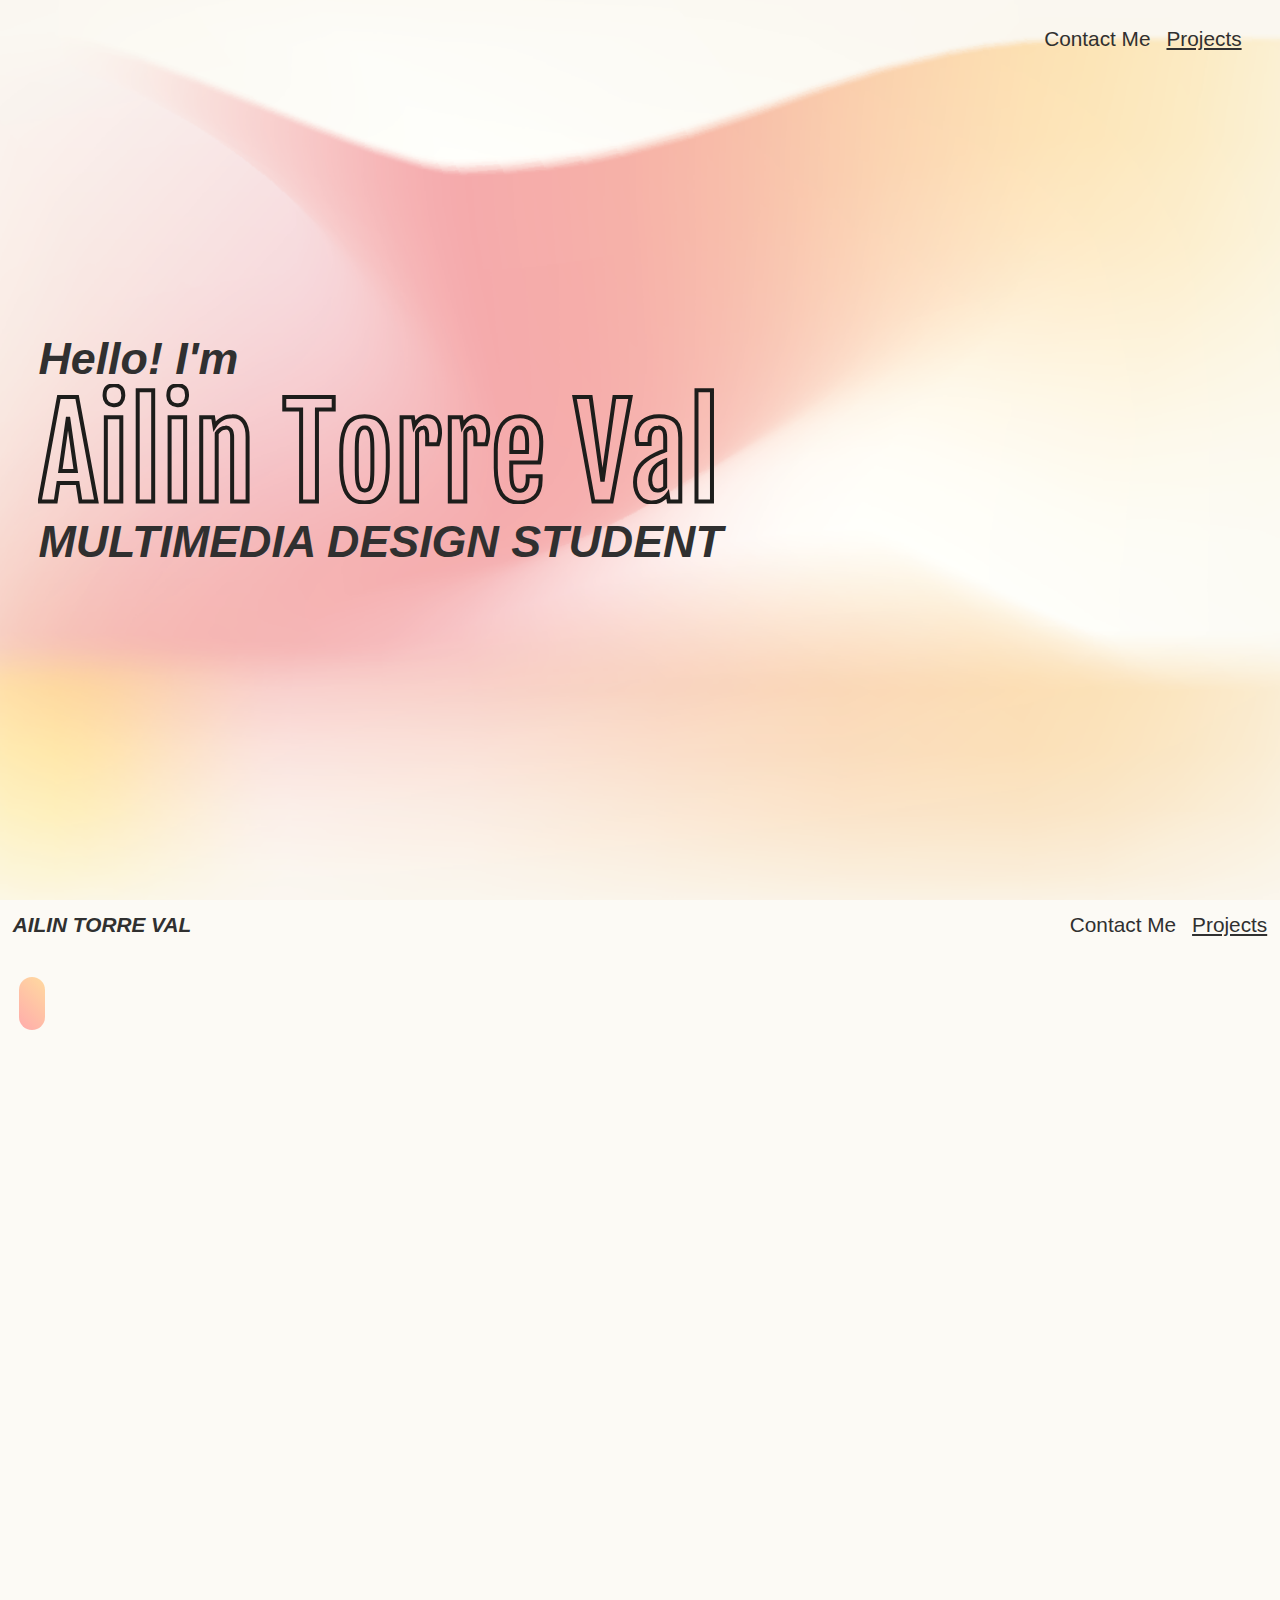
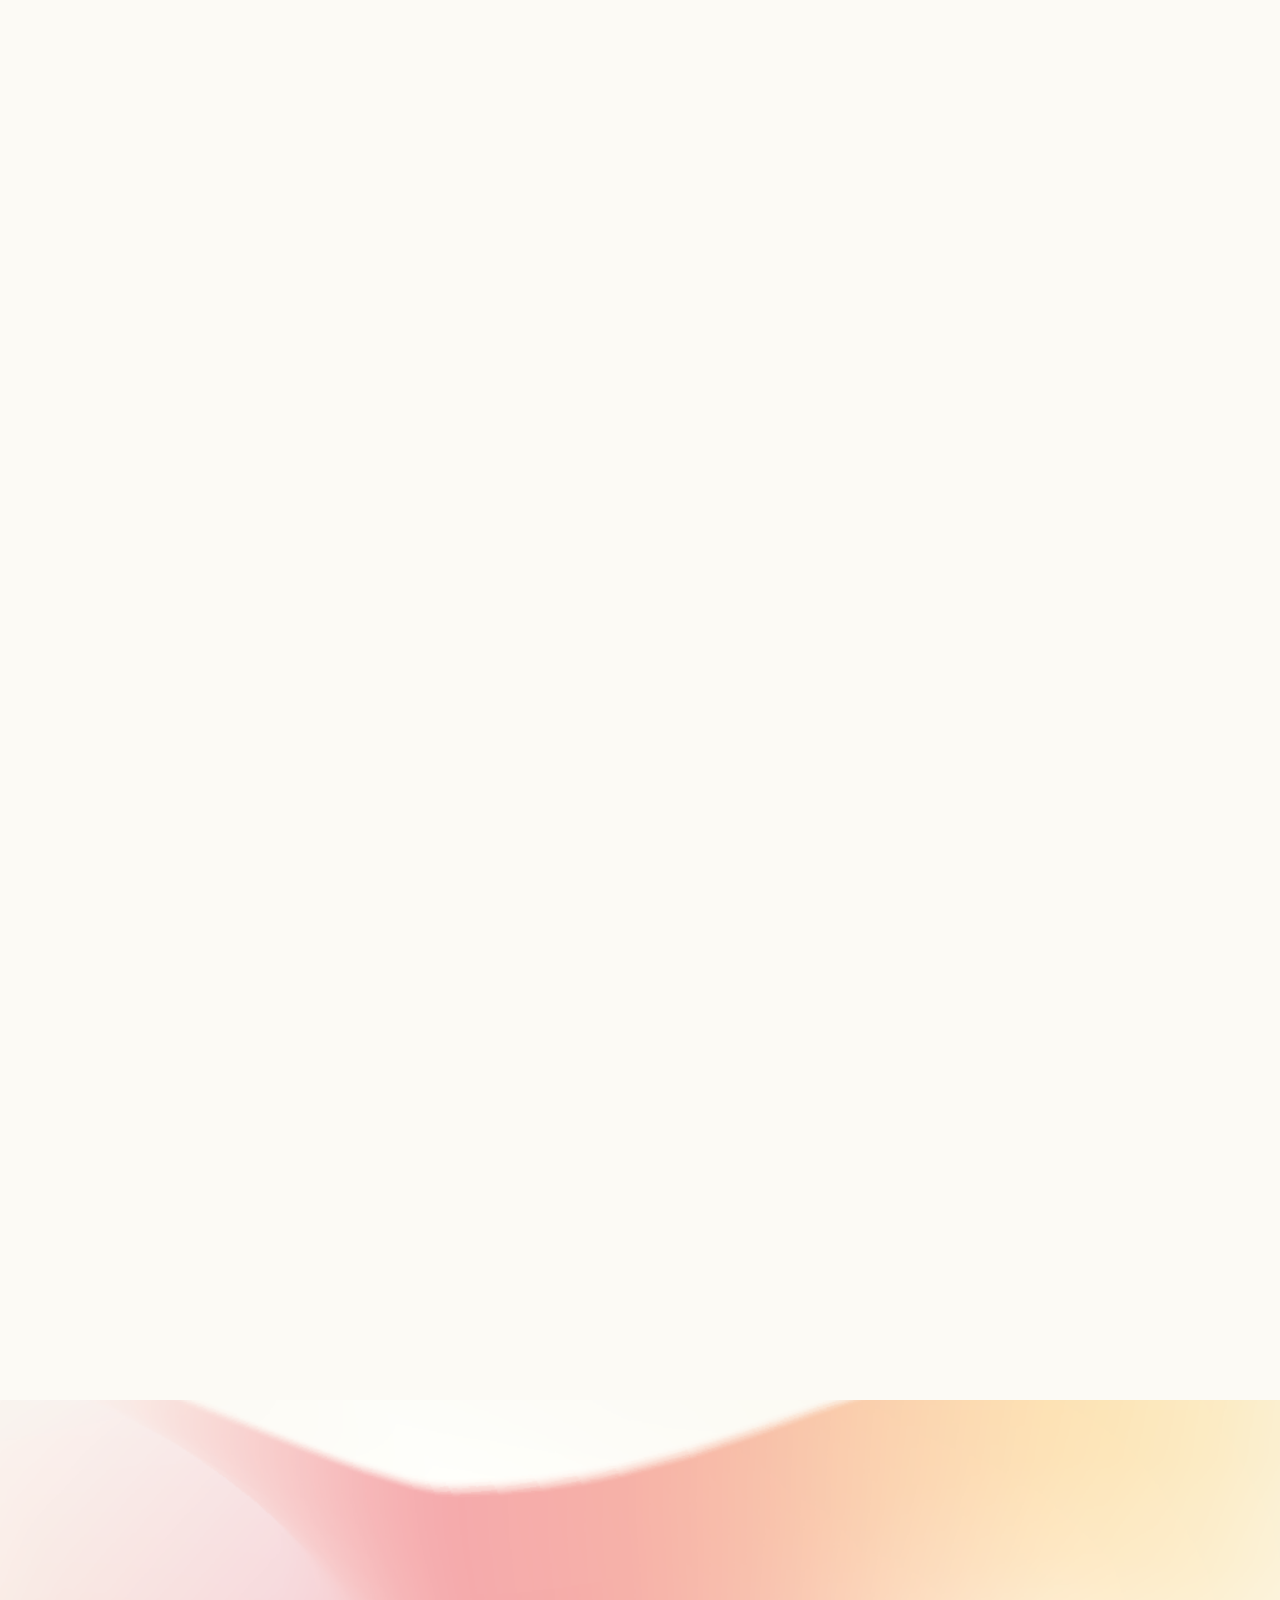
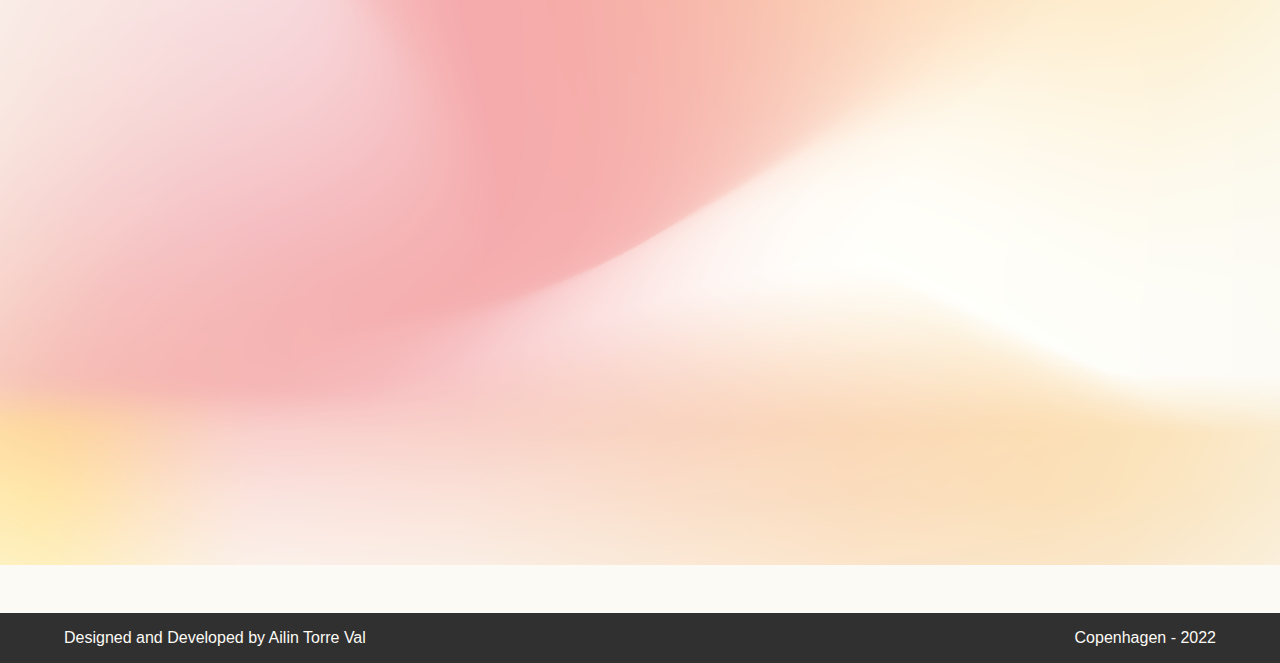
==== commit e252080d: "mobile view fixes" ====
--- a/index.html
+++ b/index.html
@@ -20,7 +20,7 @@
             <li class="burger-btn"><i class="fas fa-bars"></i></li>
         </ul>
         <div class="header-txt">
-            <h3><span>Hello!</span> I'm</h3>
+            <h2 id="header-title"><span>Hello!</span> I'm</h2>
             <svg class="header-title big-title" xmlns="http://www.w3.org/2000/svg" width="178.68mm" height="31.7mm"
                 viewBox="0 0 506.49 89.85">
                 <defs>
@@ -167,7 +167,7 @@
         </ul>
     </div>
     <section id="about-me">
-        <div id="ab-me">
+        <div id="ab-me" class="more-margin">
             <div id="selfie-container">
                 <img id="selfie1" src="./assets/selfie1.JPG" alt="ailin-pic">
             </div>
@@ -186,6 +186,8 @@
                     <li class="tool"><span><i class="fab fa-css3"></i></span></li>
                     <li class="tool"><span><i class="fab fa-js"></i></span></li>
                     <li class="tool"><span><i class="fab fa-figma"></i></span></li>
+                    <li class="tool"><span><i class="fab fa-react"></i></span></li>
+                    <li class="tool"><span><i class="fab fa-sass"></i></span></li>
                     <li class="tool"><img id="adobe-logo" src="./assets/adobe-logo.png" alt="adobe illustrator logo"
                             height="25">
                     </li>
@@ -232,7 +234,8 @@
                             class="fas fa-caret-right"></i></span></a>
                 <a href="https://www.linkedin.com/in/ailin-torre-val/">LinkedIn <span class="arrow-right"><i
                             class="fas fa-caret-right"></i></span></a>
-                <a href="">Resume <span class="arrow-right"><i class="fas fa-caret-right"></i></span></a>
+                <a href="./assets/cv-ailin_torre_val.pdf">Resume <span class="arrow-right"><i
+                            class="fas fa-caret-right"></i></span></a>
             </div>
         </div>
     </section>
--- a/style.css
+++ b/style.css
@@ -873,7 +873,7 @@
     display: flex;
     flex-direction: column;
     gap: 4rem;
-    font-size: 2.8rem;
+    font-size: 2rem;
     align-items: flex-end;
     padding-left: 0;
     padding-right: 2rem;
@@ -949,6 +949,11 @@
     margin-right: 10%;
   }
 
+  .more-margin {
+    margin-left: 10vw;
+    margin-right: 10vw;
+  }
+
   #contact {
     background-image: url("./assets/bg2.png");
   }
